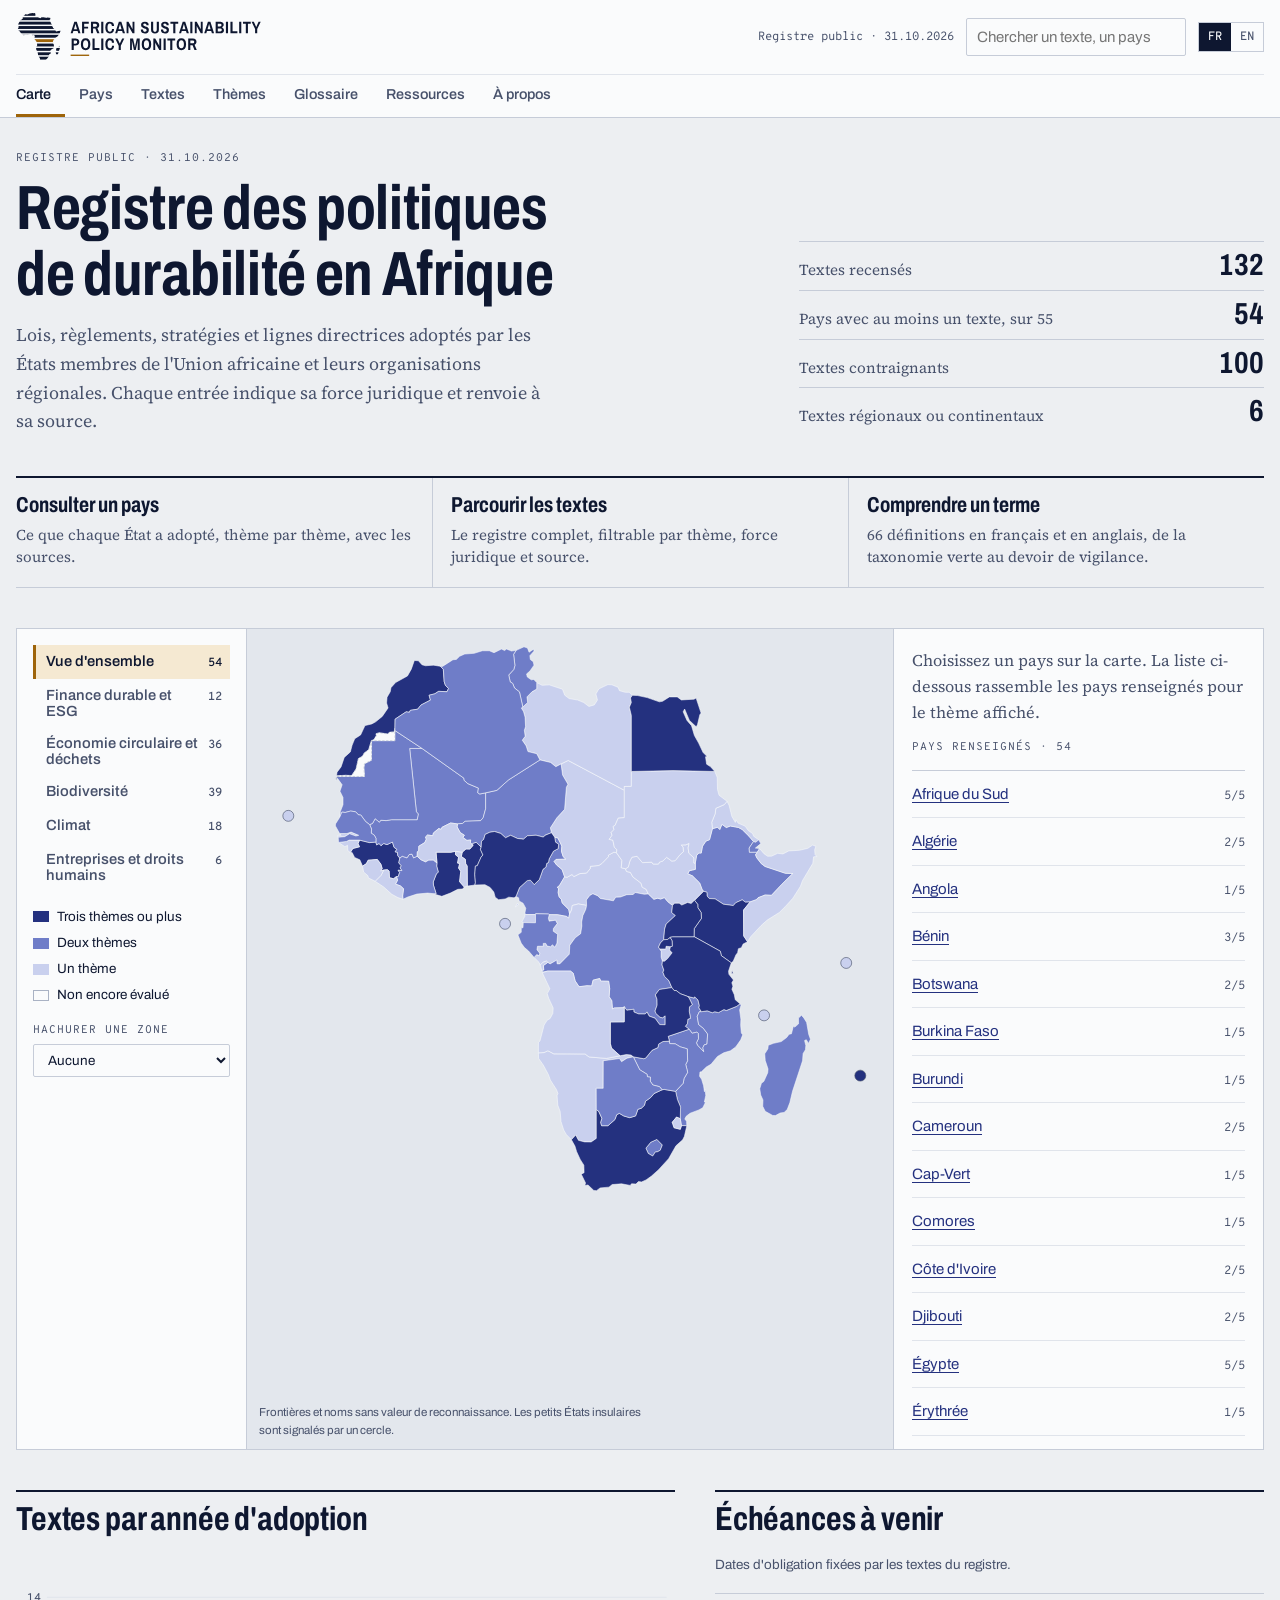
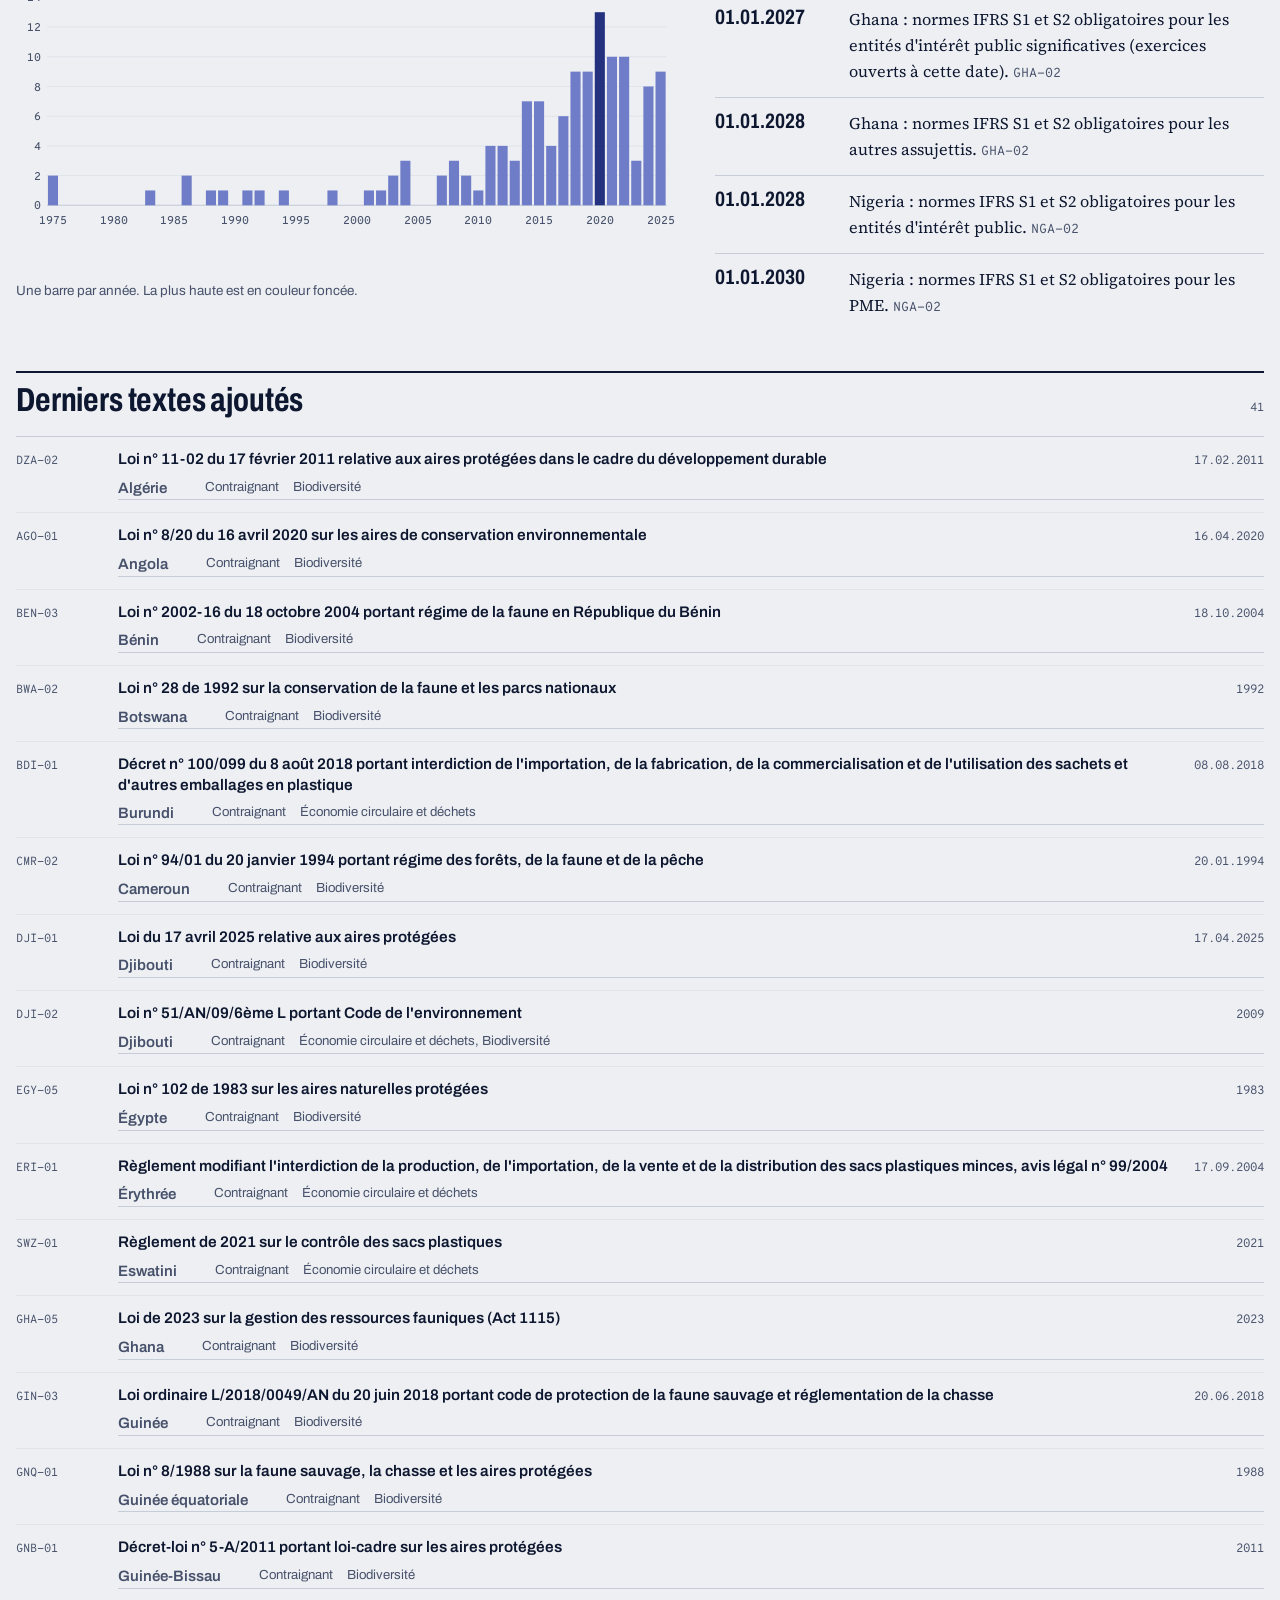
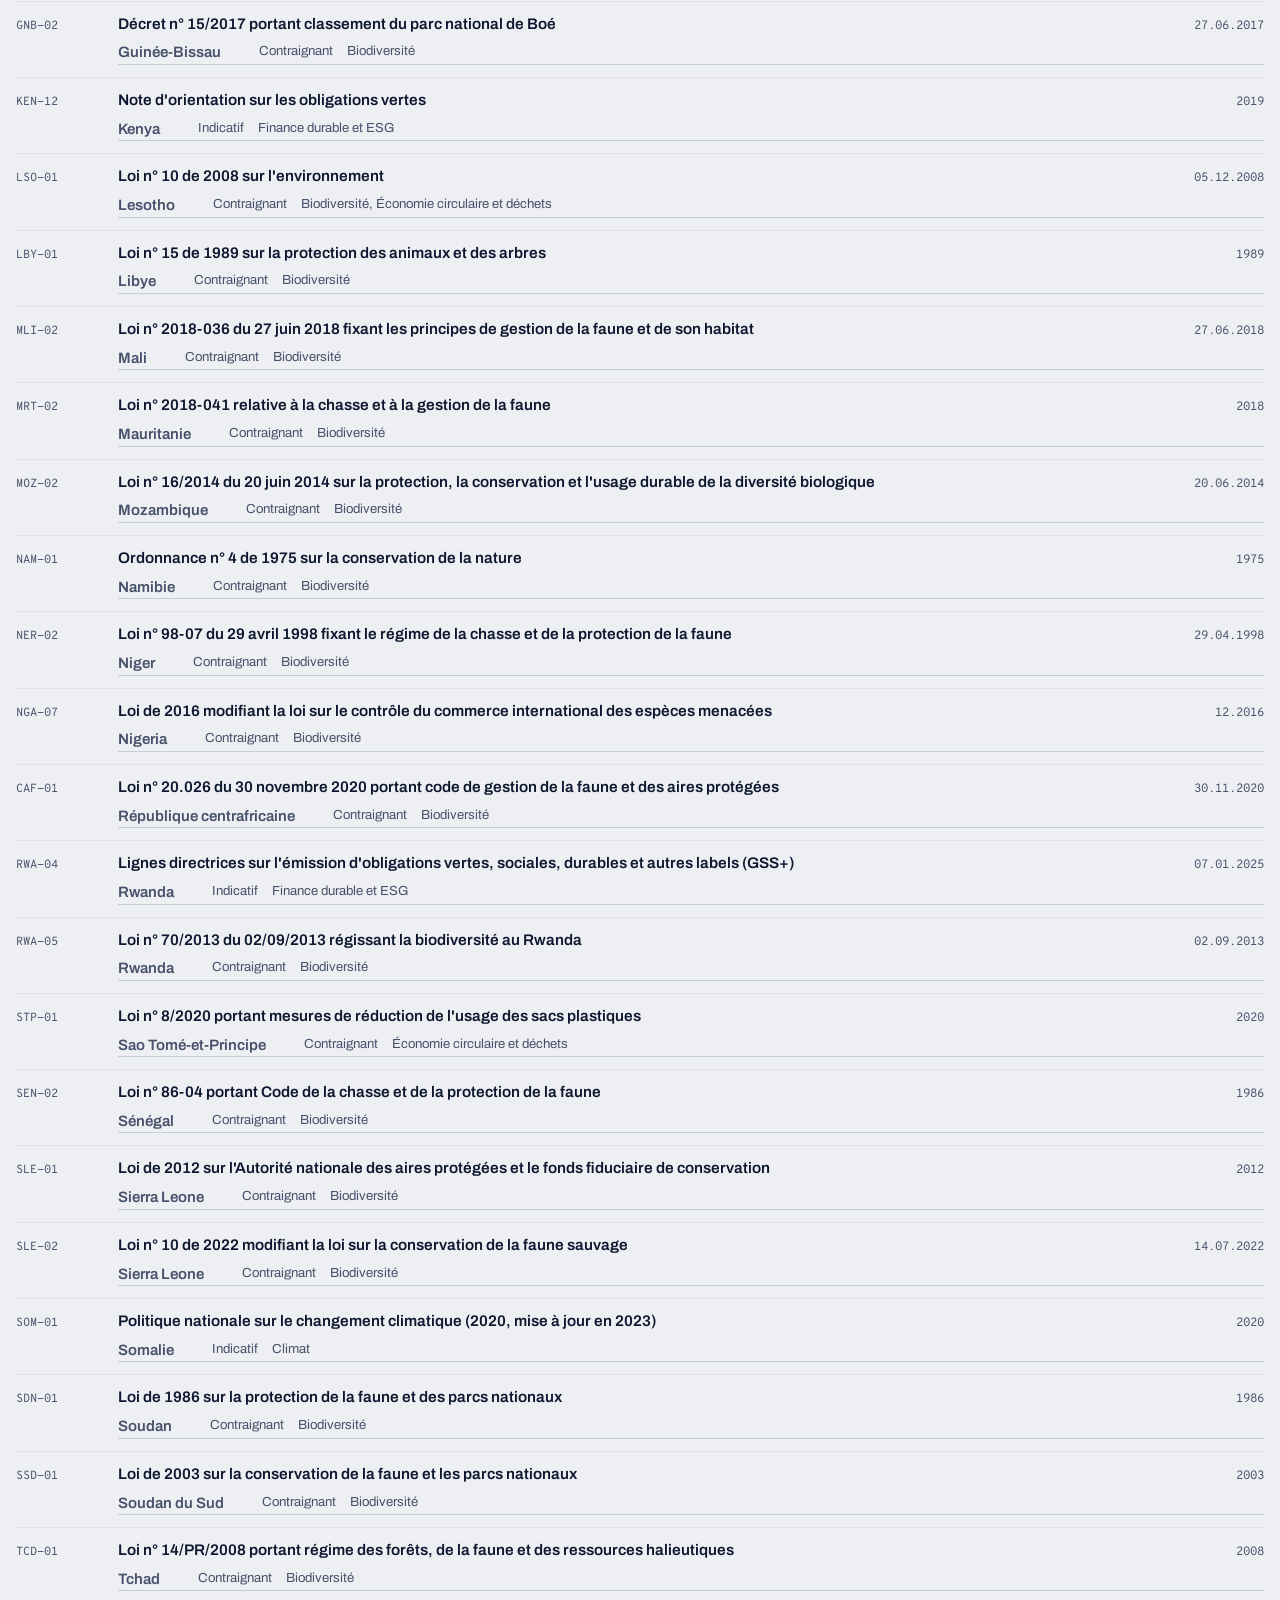
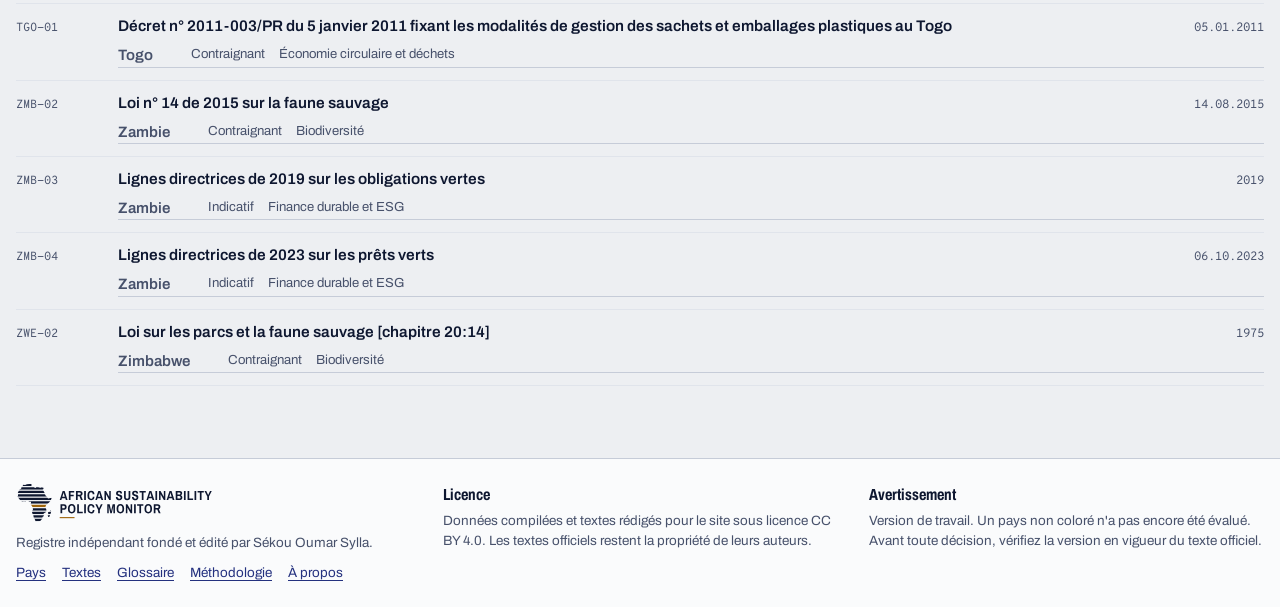
==== index.html @ d9996ba8 "Restructurer le site : données en JSON, fichiers séparés, mobile, README - index.html (nom attendu p" ====
<!doctype html>
<html lang="fr">
<head>
<meta charset="utf-8">
<meta name="viewport" content="width=device-width,initial-scale=1,viewport-fit=cover">
<title>African Sustainability Policy Monitor</title>
<meta name="description" content="Registre bilingue des politiques publiques de durabilité des 55 États de l'Union africaine, établi à partir de textes officiels.">
<meta name="theme-color" content="#FAFBFC" media="(prefers-color-scheme: light)">
<meta name="theme-color" content="#121930" media="(prefers-color-scheme: dark)">
<meta property="og:title" content="African Sustainability Policy Monitor">
<meta property="og:description" content="Registre bilingue des politiques publiques de durabilité des 55 États de l'Union africaine, établi à partir de textes officiels.">
<meta property="og:type" content="website">
<link rel="icon" href="assets/img/favicon.svg" type="image/svg+xml">
<link rel="preconnect" href="https://fonts.googleapis.com">
<link rel="preconnect" href="https://fonts.gstatic.com" crossorigin>
<link rel="stylesheet" href="https://fonts.googleapis.com/css2?family=Archivo:wdth,wght@62..125,400..800&family=Source+Serif+4:ital,opsz,wght@0,8..60,400;0,8..60,600;1,8..60,400&family=Overpass+Mono:wght@400;600&display=swap">
<link rel="stylesheet" href="assets/css/style.css">
<script src="assets/js/app.js" defer></script>
</head>
<body>

<a class="skip" href="#app">Aller au contenu / Skip to content</a>
<header class="mast">
 <div class="wrap">
  <div class="mast-top">
   <a class="mark" href="#carte" aria-label="African Sustainability Policy Monitor"><svg class="lockup" viewBox="0 0 540 108" role="img" aria-hidden="true"><defs><clipPath id="afh"><path d="M80.1,62.4L79.6,64.8L80.5,65.3L80.1,67.5L81.6,70L82.2,76L80.5,78.9L77.7,80.1L74.2,83.2L75.3,86.5L74.6,90L71.2,91.8L71.6,93.4L71.1,95.7L67.9,100.1L65.4,102.7L62.1,104.6L57.8,104.4L53.9,106L52,104.5L52,100.9L49.5,96.1L47.9,93.9L46.7,86.5L45.4,84.8L43.3,79.7L44.6,73.9L45.8,72.4L45.3,67.6L44.1,64.3L43.9,63.9L43.5,62.9L42.4,61.4L39.3,57.6L40.3,54.7L40.5,53L40.7,52L38.9,49.7L35.4,50.4L33.3,47.7L31.1,47.7L30,47.8L29,48.1L24.9,49.8L23.7,49.4L19.7,49.4L17.2,50.2L15.4,49.6L12.2,47L10.2,45.6L9.8,44.1L7.2,41.2L5.2,39.4L4.9,38.3L5.1,37.7L3.9,36.1L5.4,34.2L5.7,28.6L4.6,27.3L4.7,26.7L8.2,19.6L10.6,16.9L11.8,16.7L14.7,14L14.4,12L15.9,8.8L18.3,7.4L19.6,4.7L24.6,5.6L29.5,3.3L35.9,2.4L38.8,2.7L40.3,2L41.8,3.6L42,6.2L41.2,7L42.9,8.9L48,10.3L48.6,11.7L53.1,13.5L55.5,9.6L58.3,9.7L61.3,11.4L66.3,12.5L67.9,11.6L72.9,12.4L73.5,12L74.4,14.6L73.1,17.5L71.5,15.9L75.4,23L75.2,24.2L77,25.8L77.8,30.7L79.1,31.5L80.2,34.5L85.3,38.9L85.4,40.6L86.7,42L93.2,40.7L96.1,39.8L96,41.7L93.9,46.9L90,52.3L85.4,55.7L83.3,58.4L81.6,59.6ZM94,73L95.3,76.8L90.7,90.7L88.5,91.7L86.6,90.8L85.6,86.5L87.1,83.6L86.5,79.8L87.2,78.2L89.7,77.6Z"/></clipPath></defs><g clip-path="url(#afh)"><rect x="0" y="2.00" width="100" height="6.24" fill="currentColor"/><rect x="0" y="11.45" width="100" height="6.24" fill="currentColor"/><rect x="0" y="20.91" width="100" height="6.24" fill="currentColor"/><rect x="0" y="30.36" width="100" height="6.24" fill="currentColor"/><rect x="0" y="39.82" width="100" height="6.24" fill="currentColor"/><rect x="0" y="49.27" width="100" height="6.24" fill="currentColor"/><rect x="0" y="58.73" width="100" height="6.24" fill="var(--ochre)"/><rect x="0" y="68.18" width="100" height="6.24" fill="currentColor"/><rect x="0" y="77.64" width="100" height="6.24" fill="currentColor"/><rect x="0" y="87.09" width="100" height="6.24" fill="currentColor"/><rect x="0" y="96.55" width="100" height="6.24" fill="currentColor"/></g><path fill="currentColor" d="M122.46 46L118 46L125.96 21.3L131.32 21.3L139.28 46L134.56 46L133.05 41.14L123.94 41.14L122.46 46M127.72 28.79L125.2 37.04L131.79 37.04L129.3 28.79Q129.12 28.14 128.94 27.35Q128.76 26.56 128.69 25.98L128.69 25.98L128.58 25.44L128.44 25.44L128.33 26.02Q128.22 26.63 128.06 27.42Q127.9 28.22 127.72 28.79L127.72 28.79M147.28 46L142.67 46L142.67 21.3L157.18 21.3L157.18 25.41L147.28 25.41L147.28 31.64L155.74 31.64L155.74 35.74L147.28 35.74L147.28 46M166.52 46L161.91 46L161.91 21.3L172.24 21.3Q175.98 21.3 177.89 23.3Q179.8 25.3 179.8 28.36L179.8 28.36Q179.8 30.59 178.68 32.25Q177.57 33.9 175.66 34.7L175.66 34.7L180.41 46L175.41 46L171.3 35.7L166.52 35.7L166.52 46M166.52 25.41L166.52 31.64L171.59 31.64Q173.28 31.64 174.06 30.77Q174.83 29.91 174.83 28.36L174.83 28.36Q174.83 26.99 174.09 26.2Q173.36 25.41 171.77 25.41L171.77 25.41L166.52 25.41M188.67 46L184.06 46L184.06 21.3L188.67 21.3L188.67 46M202.72 46.43L202.72 46.43Q198.08 46.43 195.48 43.3Q192.89 40.17 192.89 33.65L192.89 33.65Q192.89 27.1 195.48 23.99Q198.08 20.87 202.72 20.87L202.72 20.87Q205.31 20.87 207.36 21.88Q209.42 22.89 210.6 25.01Q211.79 27.14 211.79 30.48L211.79 30.48L207.08 30.48Q207.08 27.6 205.87 26.22Q204.66 24.83 202.72 24.83L202.72 24.83Q200.16 24.83 198.9 26.94Q197.64 29.04 197.64 32.75L197.64 32.75L197.64 34.55Q197.64 38.26 198.94 40.37Q200.24 42.47 202.86 42.47L202.86 42.47Q204.88 42.47 206.09 41.09Q207.29 39.7 207.29 36.86L207.29 36.86L211.79 36.86Q211.79 40.1 210.6 42.22Q209.42 44.34 207.38 45.39Q205.35 46.43 202.72 46.43M218.64 46L214.18 46L222.14 21.3L227.5 21.3L235.46 46L230.74 46L229.23 41.14L220.12 41.14L218.64 46M223.9 28.79L221.38 37.04L227.97 37.04L225.48 28.79Q225.3 28.14 225.12 27.35Q224.94 26.56 224.87 25.98L224.87 25.98L224.76 25.44L224.62 25.44L224.51 26.02Q224.4 26.63 224.24 27.42Q224.08 28.22 223.9 28.79L223.9 28.79M242.92 46L238.85 46L238.85 21.3L242.92 21.3L250.55 34.91Q250.77 35.2 251.02 35.76Q251.27 36.32 251.49 36.75L251.49 36.75L251.67 37.22L251.78 37.11L251.78 36.68Q251.78 36.24 251.76 35.74Q251.74 35.24 251.74 35.06L251.74 35.06L251.74 21.3L255.84 21.3L255.84 46L251.74 46L244.11 32.39Q243.96 32.14 243.69 31.58Q243.42 31.02 243.21 30.56L243.21 30.56L242.99 30.09L242.85 30.2L242.88 30.56Q242.88 30.95 242.9 31.44Q242.92 31.92 242.92 32.25L242.92 32.25L242.92 46M278.22 46.43L278.22 46.43Q275.96 46.43 274.01 45.57Q272.07 44.7 270.88 42.99Q269.69 41.28 269.69 38.76L269.69 38.76Q269.69 38.55 269.71 38.33Q269.73 38.12 269.73 37.97L269.73 37.97L274.52 37.97Q274.52 38.01 274.5 38.21Q274.48 38.4 274.48 38.55L274.48 38.55Q274.48 40.31 275.52 41.39Q276.57 42.47 278.44 42.47L278.44 42.47Q280.53 42.47 281.36 41.55Q282.18 40.64 282.18 39.56L282.18 39.56Q282.18 38.3 281.54 37.54Q280.89 36.78 279.83 36.3Q278.76 35.81 277.49 35.42Q276.21 35.02 274.91 34.52Q273.62 34.01 272.55 33.2Q271.49 32.39 270.84 31.1Q270.2 29.8 270.2 27.78L270.2 27.78Q270.2 25.44 271.35 23.91Q272.5 22.38 274.39 21.63Q276.28 20.87 278.48 20.87L278.48 20.87Q280.64 20.87 282.45 21.63Q284.27 22.38 285.37 23.99Q286.47 25.59 286.47 28.14L286.47 28.14L286.47 28.58L281.75 28.58L281.75 28.25Q281.75 26.67 280.87 25.75Q279.99 24.83 278.4 24.83L278.4 24.83Q276.75 24.83 275.85 25.57Q274.95 26.31 274.95 27.46L274.95 27.46Q274.95 28.54 275.6 29.19Q276.24 29.84 277.31 30.27Q278.37 30.7 279.66 31.08Q280.96 31.46 282.24 31.96Q283.52 32.46 284.58 33.27Q285.64 34.08 286.29 35.36Q286.94 36.64 286.94 38.58L286.94 38.58Q286.94 41.43 285.82 43.14Q284.7 44.85 282.74 45.64Q280.78 46.43 278.22 46.43M300.16 46.43L300.16 46.43Q296.2 46.43 293.95 44.36Q291.7 42.29 291.7 38.26L291.7 38.26L291.7 21.3L296.31 21.3L296.31 38.12Q296.31 40.24 297.32 41.36Q298.32 42.47 300.16 42.47L300.16 42.47Q302 42.47 303.02 41.36Q304.05 40.24 304.05 38.12L304.05 38.12L304.05 21.3L308.66 21.3L308.66 38.26Q308.66 42.29 306.39 44.36Q304.12 46.43 300.16 46.43M321.63 46.43L321.63 46.43Q319.36 46.43 317.42 45.57Q315.47 44.7 314.28 42.99Q313.1 41.28 313.1 38.76L313.1 38.76Q313.1 38.55 313.11 38.33Q313.13 38.12 313.13 37.97L313.13 37.97L317.92 37.97Q317.92 38.01 317.9 38.21Q317.88 38.4 317.88 38.55L317.88 38.55Q317.88 40.31 318.93 41.39Q319.97 42.47 321.84 42.47L321.84 42.47Q323.93 42.47 324.76 41.55Q325.59 40.64 325.59 39.56L325.59 39.56Q325.59 38.3 324.94 37.54Q324.29 36.78 323.23 36.3Q322.17 35.81 320.89 35.42Q319.61 35.02 318.32 34.52Q317.02 34.01 315.96 33.2Q314.9 32.39 314.25 31.1Q313.6 29.8 313.6 27.78L313.6 27.78Q313.6 25.44 314.75 23.91Q315.9 22.38 317.79 21.63Q319.68 20.87 321.88 20.87L321.88 20.87Q324.04 20.87 325.86 21.63Q327.68 22.38 328.77 23.99Q329.87 25.59 329.87 28.14L329.87 28.14L329.87 28.58L325.16 28.58L325.16 28.25Q325.16 26.67 324.27 25.75Q323.39 24.83 321.81 24.83L321.81 24.83Q320.15 24.83 319.25 25.57Q318.35 26.31 318.35 27.46L318.35 27.46Q318.35 28.54 319 29.19Q319.65 29.84 320.71 30.27Q321.77 30.7 323.07 31.08Q324.36 31.46 325.64 31.96Q326.92 32.46 327.98 33.27Q329.04 34.08 329.69 35.36Q330.34 36.64 330.34 38.58L330.34 38.58Q330.34 41.43 329.22 43.14Q328.11 44.85 326.15 45.64Q324.18 46.43 321.63 46.43M344.25 46L339.64 46L339.64 25.41L333.52 25.41L333.52 21.3L350.37 21.3L350.37 25.41L344.25 25.41L344.25 46M356.61 46L352.14 46L360.1 21.3L365.46 21.3L373.42 46L368.7 46L367.19 41.14L358.08 41.14L356.61 46M361.86 28.79L359.34 37.04L365.93 37.04L363.45 28.79Q363.27 28.14 363.09 27.35Q362.91 26.56 362.84 25.98L362.84 25.98L362.73 25.44L362.58 25.44L362.48 26.02Q362.37 26.63 362.21 27.42Q362.04 28.22 361.86 28.79L361.86 28.79M381.06 46L376.46 46L376.46 21.3L381.06 21.3L381.06 46M390.29 46L386.22 46L386.22 21.3L390.29 21.3L397.92 34.91Q398.14 35.2 398.39 35.76Q398.64 36.32 398.86 36.75L398.86 36.75L399.04 37.22L399.15 37.11L399.15 36.68Q399.15 36.24 399.13 35.74Q399.11 35.24 399.11 35.06L399.11 35.06L399.11 21.3L403.22 21.3L403.22 46L399.11 46L391.48 32.39Q391.34 32.14 391.07 31.58Q390.8 31.02 390.58 30.56L390.58 30.56L390.36 30.09L390.22 30.2L390.26 30.56Q390.26 30.95 390.27 31.44Q390.29 31.92 390.29 32.25L390.29 32.25L390.29 46M411.04 46L406.58 46L414.53 21.3L419.9 21.3L427.85 46L423.14 46L421.62 41.14L412.52 41.14L411.04 46M416.3 28.79L413.78 37.04L420.36 37.04L417.88 28.79Q417.7 28.14 417.52 27.35Q417.34 26.56 417.27 25.98L417.27 25.98L417.16 25.44L417.02 25.44L416.91 26.02Q416.8 26.63 416.64 27.42Q416.48 28.22 416.3 28.79L416.3 28.79M441.87 46L431.25 46L431.25 21.3L441.87 21.3Q443.81 21.3 445.34 22.08Q446.87 22.85 447.74 24.22Q448.6 25.59 448.6 27.42L448.6 27.42Q448.6 29.55 447.5 31.01Q446.4 32.46 444.82 33.04L444.82 33.04L444.82 33.18Q446.66 33.76 447.92 35.38Q449.18 37 449.18 39.38L449.18 39.38Q449.18 41.46 448.17 42.94Q447.16 44.42 445.5 45.21Q443.85 46 441.87 46L441.87 46M435.86 35.38L435.86 41.9L441.11 41.9Q442.55 41.9 443.51 41.1Q444.46 40.31 444.46 38.8L444.46 38.8Q444.46 37.36 443.58 36.37Q442.7 35.38 440.9 35.38L440.9 35.38L435.86 35.38M435.86 25.41L435.86 31.31L440.61 31.31Q442.26 31.31 443.07 30.39Q443.88 29.48 443.88 28.25L443.88 28.25Q443.88 26.85 443.04 26.13Q442.19 25.41 440.82 25.41L440.82 25.41L435.86 25.41M458.01 46L453.4 46L453.4 21.3L458.01 21.3L458.01 46M478.22 46L463.17 46L463.17 21.3L467.78 21.3L467.78 41.68L478.22 41.68L478.22 46M486.65 46L482.04 46L482.04 21.3L486.65 21.3L486.65 46M500.99 46L496.38 46L496.38 25.41L490.26 25.41L490.26 21.3L507.11 21.3L507.11 25.41L500.99 25.41L500.99 46M521.06 46L516.45 46L516.45 36.68L508.89 21.3L513.75 21.3L518.79 32.14L518.93 32.14L523.94 21.3L528.58 21.3L521.06 36.68L521.06 46M124.77 82L120.16 82L120.16 57.3L128.98 57.3Q131.54 57.3 133.26 58.26Q134.99 59.21 135.86 60.89Q136.72 62.56 136.72 64.72L136.72 64.72Q136.72 67.02 135.75 68.77Q134.78 70.52 133.05 71.47Q131.32 72.42 128.98 72.42L128.98 72.42L124.77 72.42L124.77 82M124.77 61.41L124.77 68.36L128.51 68.36Q130.2 68.36 131.09 67.38Q131.97 66.41 131.97 64.72L131.97 64.72Q131.97 63.21 131.07 62.31Q130.17 61.41 128.51 61.41L128.51 61.41L124.77 61.41M150.38 82.43L150.38 82.43Q145.59 82.43 142.85 79.3Q140.12 76.17 140.12 69.65L140.12 69.65Q140.12 63.1 142.85 59.99Q145.59 56.87 150.38 56.87L150.38 56.87Q155.16 56.87 157.9 59.99Q160.64 63.1 160.64 69.65L160.64 69.65Q160.64 76.17 157.9 79.3Q155.16 82.43 150.38 82.43M150.38 78.47L150.38 78.47Q153.15 78.47 154.52 76.37Q155.88 74.26 155.88 70.55L155.88 70.55L155.88 68.75Q155.88 65.04 154.52 62.94Q153.15 60.83 150.38 60.83L150.38 60.83Q147.64 60.83 146.25 62.94Q144.87 65.04 144.87 68.75L144.87 68.75L144.87 70.55Q144.87 74.26 146.25 76.37Q147.64 78.47 150.38 78.47M180.27 82L165.22 82L165.22 57.3L169.83 57.3L169.83 77.68L180.27 77.68L180.27 82M188.7 82L184.1 82L184.1 57.3L188.7 57.3L188.7 82M202.76 82.43L202.76 82.43Q198.11 82.43 195.52 79.3Q192.93 76.17 192.93 69.65L192.93 69.65Q192.93 63.1 195.52 59.99Q198.11 56.87 202.76 56.87L202.76 56.87Q205.35 56.87 207.4 57.88Q209.45 58.89 210.64 61.01Q211.83 63.14 211.83 66.48L211.83 66.48L207.11 66.48Q207.11 63.6 205.91 62.22Q204.7 60.83 202.76 60.83L202.76 60.83Q200.2 60.83 198.94 62.94Q197.68 65.04 197.68 68.75L197.68 68.75L197.68 70.55Q197.68 74.26 198.98 76.37Q200.27 78.47 202.9 78.47L202.9 78.47Q204.92 78.47 206.12 77.09Q207.33 75.7 207.33 72.86L207.33 72.86L211.83 72.86Q211.83 76.1 210.64 78.22Q209.45 80.34 207.42 81.39Q205.38 82.43 202.76 82.43M226.38 82L221.78 82L221.78 72.68L214.22 57.3L219.08 57.3L224.12 68.14L224.26 68.14L229.26 57.3L233.91 57.3L226.38 72.68L226.38 82M250.35 82L246.42 82L246.42 57.3L252.9 57.3L255.96 70.91Q256.11 71.52 256.27 72.46Q256.43 73.4 256.59 74.31Q256.76 75.23 256.86 75.84L256.86 75.84L256.94 76.49L257.08 76.49L257.19 75.84Q257.26 75.2 257.39 74.24Q257.51 73.29 257.66 72.37Q257.8 71.45 257.91 70.91L257.91 70.91L260.93 57.3L267.2 57.3L267.2 82L262.95 82L262.95 66.27Q262.95 65.84 262.98 65.19Q263.02 64.54 263.04 63.87Q263.06 63.21 263.09 62.74L263.09 62.74L263.13 62.31L262.98 62.31Q262.88 62.78 262.77 63.24L262.77 63.24L262.34 65.19Q262.23 65.69 262.12 66.2L262.12 66.2L258.66 82L254.67 82L251.18 66.12Q251.07 65.66 250.96 65.17Q250.85 64.68 250.74 64.22Q250.64 63.75 250.53 63.26Q250.42 62.78 250.31 62.31L250.31 62.31L250.17 62.31L250.2 62.78Q250.24 63.24 250.26 63.93Q250.28 64.61 250.31 65.26Q250.35 65.91 250.35 66.27L250.35 66.27L250.35 82M281.79 82.43L281.79 82.43Q277 82.43 274.26 79.3Q271.53 76.17 271.53 69.65L271.53 69.65Q271.53 63.1 274.26 59.99Q277 56.87 281.79 56.87L281.79 56.87Q286.58 56.87 289.31 59.99Q292.05 63.1 292.05 69.65L292.05 69.65Q292.05 76.17 289.31 79.3Q286.58 82.43 281.79 82.43M281.79 78.47L281.79 78.47Q284.56 78.47 285.93 76.37Q287.3 74.26 287.3 70.55L287.3 70.55L287.3 68.75Q287.3 65.04 285.93 62.94Q284.56 60.83 281.79 60.83L281.79 60.83Q279.05 60.83 277.67 62.94Q276.28 65.04 276.28 68.75L276.28 68.75L276.28 70.55Q276.28 74.26 277.67 76.37Q279.05 78.47 281.79 78.47M300.7 82L296.63 82L296.63 57.3L300.7 57.3L308.33 70.91Q308.55 71.2 308.8 71.76Q309.05 72.32 309.27 72.75L309.27 72.75L309.45 73.22L309.56 73.11L309.56 72.68Q309.56 72.24 309.54 71.74Q309.52 71.24 309.52 71.06L309.52 71.06L309.52 57.3L313.62 57.3L313.62 82L309.52 82L301.89 68.39Q301.74 68.14 301.47 67.58Q301.2 67.02 300.99 66.56L300.99 66.56L300.77 66.09L300.63 66.2L300.66 66.56Q300.66 66.95 300.68 67.44Q300.7 67.92 300.7 68.25L300.7 68.25L300.7 82M323.39 82L318.78 82L318.78 57.3L323.39 57.3L323.39 82M337.73 82L333.12 82L333.12 61.41L327 61.41L327 57.3L343.85 57.3L343.85 61.41L337.73 61.41L337.73 82M357.11 82.43L357.11 82.43Q352.32 82.43 349.59 79.3Q346.85 76.17 346.85 69.65L346.85 69.65Q346.85 63.1 349.59 59.99Q352.32 56.87 357.11 56.87L357.11 56.87Q361.9 56.87 364.64 59.99Q367.37 63.1 367.37 69.65L367.37 69.65Q367.37 76.17 364.64 79.3Q361.9 82.43 357.11 82.43M357.11 78.47L357.11 78.47Q359.88 78.47 361.25 76.37Q362.62 74.26 362.62 70.55L362.62 70.55L362.62 68.75Q362.62 65.04 361.25 62.94Q359.88 60.83 357.11 60.83L357.11 60.83Q354.38 60.83 352.99 62.94Q351.6 65.04 351.6 68.75L351.6 68.75L351.6 70.55Q351.6 74.26 352.99 76.37Q354.38 78.47 357.11 78.47M376.56 82L371.96 82L371.96 57.3L382.29 57.3Q386.03 57.3 387.94 59.3Q389.85 61.3 389.85 64.36L389.85 64.36Q389.85 66.59 388.73 68.25Q387.62 69.9 385.71 70.7L385.71 70.7L390.46 82L385.46 82L381.35 71.7L376.56 71.7L376.56 82M376.56 61.41L376.56 67.64L381.64 67.64Q383.33 67.64 384.11 66.77Q384.88 65.91 384.88 64.36L384.88 64.36Q384.88 62.99 384.14 62.2Q383.4 61.41 381.82 61.41L381.82 61.41L376.56 61.41"/><rect x="118" y="92" width="40" height="3" fill="var(--ochre)"/></svg></a>
   <div class="mast-meta">
    <span class="mono muted" data-i="edition"></span>
    <div class="sbox"><input type="search" id="gsearch" data-ph="gsearch" autocomplete="off" aria-controls="sugg" aria-expanded="false"><div class="sugg" id="sugg" role="listbox" hidden></div></div>
    <div class="lang" role="group" aria-label="Langue / Language"><button type="button" data-l="fr" id="lfr">FR</button><button type="button" data-l="en" id="len">EN</button></div>
   </div>
  </div>
  <nav class="idx" aria-label="Sections"><a href="#carte" data-g="carte" data-i="n_map"></a><a href="#pays" data-g="pays" data-i="n_cty"></a><a href="#base" data-g="base" data-i="n_db"></a><a href="#themes" data-g="themes" data-i="n_themes"></a><a href="#glossaire" data-g="glossaire" data-i="n_gl"></a><a href="#ressources" data-g="ressources" data-i="n_res"></a><a href="#apropos" data-g="apropos" data-i="n_a"></a></nav>
 </div>
</header>

<main class="wrap" id="app"></main>

<footer><div class="wrap">
 <div style="display:grid;gap:10px"><svg class="foot-mark" viewBox="0 0 540 108" aria-hidden="true"><defs><clipPath id="aff"><path d="M80.1,62.4L79.6,64.8L80.5,65.3L80.1,67.5L81.6,70L82.2,76L80.5,78.9L77.7,80.1L74.2,83.2L75.3,86.5L74.6,90L71.2,91.8L71.6,93.4L71.1,95.7L67.9,100.1L65.4,102.7L62.1,104.6L57.8,104.4L53.9,106L52,104.5L52,100.9L49.5,96.1L47.9,93.9L46.7,86.5L45.4,84.8L43.3,79.7L44.6,73.9L45.8,72.4L45.3,67.6L44.1,64.3L43.9,63.9L43.5,62.9L42.4,61.4L39.3,57.6L40.3,54.7L40.5,53L40.7,52L38.9,49.7L35.4,50.4L33.3,47.7L31.1,47.7L30,47.8L29,48.1L24.9,49.8L23.7,49.4L19.7,49.4L17.2,50.2L15.4,49.6L12.2,47L10.2,45.6L9.8,44.1L7.2,41.2L5.2,39.4L4.9,38.3L5.1,37.7L3.9,36.1L5.4,34.2L5.7,28.6L4.6,27.3L4.7,26.7L8.2,19.6L10.6,16.9L11.8,16.7L14.7,14L14.4,12L15.9,8.8L18.3,7.4L19.6,4.7L24.6,5.6L29.5,3.3L35.9,2.4L38.8,2.7L40.3,2L41.8,3.6L42,6.2L41.2,7L42.9,8.9L48,10.3L48.6,11.7L53.1,13.5L55.5,9.6L58.3,9.7L61.3,11.4L66.3,12.5L67.9,11.6L72.9,12.4L73.5,12L74.4,14.6L73.1,17.5L71.5,15.9L75.4,23L75.2,24.2L77,25.8L77.8,30.7L79.1,31.5L80.2,34.5L85.3,38.9L85.4,40.6L86.7,42L93.2,40.7L96.1,39.8L96,41.7L93.9,46.9L90,52.3L85.4,55.7L83.3,58.4L81.6,59.6ZM94,73L95.3,76.8L90.7,90.7L88.5,91.7L86.6,90.8L85.6,86.5L87.1,83.6L86.5,79.8L87.2,78.2L89.7,77.6Z"/></clipPath></defs><g clip-path="url(#aff)"><rect x="0" y="2.00" width="100" height="6.24" fill="currentColor"/><rect x="0" y="11.45" width="100" height="6.24" fill="currentColor"/><rect x="0" y="20.91" width="100" height="6.24" fill="currentColor"/><rect x="0" y="30.36" width="100" height="6.24" fill="currentColor"/><rect x="0" y="39.82" width="100" height="6.24" fill="currentColor"/><rect x="0" y="49.27" width="100" height="6.24" fill="currentColor"/><rect x="0" y="58.73" width="100" height="6.24" fill="var(--ochre)"/><rect x="0" y="68.18" width="100" height="6.24" fill="currentColor"/><rect x="0" y="77.64" width="100" height="6.24" fill="currentColor"/><rect x="0" y="87.09" width="100" height="6.24" fill="currentColor"/><rect x="0" y="96.55" width="100" height="6.24" fill="currentColor"/></g><path fill="currentColor" d="M122.46 46L118 46L125.96 21.3L131.32 21.3L139.28 46L134.56 46L133.05 41.14L123.94 41.14L122.46 46M127.72 28.79L125.2 37.04L131.79 37.04L129.3 28.79Q129.12 28.14 128.94 27.35Q128.76 26.56 128.69 25.98L128.69 25.98L128.58 25.44L128.44 25.44L128.33 26.02Q128.22 26.63 128.06 27.42Q127.9 28.22 127.72 28.79L127.72 28.79M147.28 46L142.67 46L142.67 21.3L157.18 21.3L157.18 25.41L147.28 25.41L147.28 31.64L155.74 31.64L155.74 35.74L147.28 35.74L147.28 46M166.52 46L161.91 46L161.91 21.3L172.24 21.3Q175.98 21.3 177.89 23.3Q179.8 25.3 179.8 28.36L179.8 28.36Q179.8 30.59 178.68 32.25Q177.57 33.9 175.66 34.7L175.66 34.7L180.41 46L175.41 46L171.3 35.7L166.52 35.7L166.52 46M166.52 25.41L166.52 31.64L171.59 31.64Q173.28 31.64 174.06 30.77Q174.83 29.91 174.83 28.36L174.83 28.36Q174.83 26.99 174.09 26.2Q173.36 25.41 171.77 25.41L171.77 25.41L166.52 25.41M188.67 46L184.06 46L184.06 21.3L188.67 21.3L188.67 46M202.72 46.43L202.72 46.43Q198.08 46.43 195.48 43.3Q192.89 40.17 192.89 33.65L192.89 33.65Q192.89 27.1 195.48 23.99Q198.08 20.87 202.72 20.87L202.72 20.87Q205.31 20.87 207.36 21.88Q209.42 22.89 210.6 25.01Q211.79 27.14 211.79 30.48L211.79 30.48L207.08 30.48Q207.08 27.6 205.87 26.22Q204.66 24.83 202.72 24.83L202.72 24.83Q200.16 24.83 198.9 26.94Q197.64 29.04 197.64 32.75L197.64 32.75L197.64 34.55Q197.64 38.26 198.94 40.37Q200.24 42.47 202.86 42.47L202.86 42.47Q204.88 42.47 206.09 41.09Q207.29 39.7 207.29 36.86L207.29 36.86L211.79 36.86Q211.79 40.1 210.6 42.22Q209.42 44.34 207.38 45.39Q205.35 46.43 202.72 46.43M218.64 46L214.18 46L222.14 21.3L227.5 21.3L235.46 46L230.74 46L229.23 41.14L220.12 41.14L218.64 46M223.9 28.79L221.38 37.04L227.97 37.04L225.48 28.79Q225.3 28.14 225.12 27.35Q224.94 26.56 224.87 25.98L224.87 25.98L224.76 25.44L224.62 25.44L224.51 26.02Q224.4 26.63 224.24 27.42Q224.08 28.22 223.9 28.79L223.9 28.79M242.92 46L238.85 46L238.85 21.3L242.92 21.3L250.55 34.91Q250.77 35.2 251.02 35.76Q251.27 36.32 251.49 36.75L251.49 36.75L251.67 37.22L251.78 37.11L251.78 36.68Q251.78 36.24 251.76 35.74Q251.74 35.24 251.74 35.06L251.74 35.06L251.74 21.3L255.84 21.3L255.84 46L251.74 46L244.11 32.39Q243.96 32.14 243.69 31.58Q243.42 31.02 243.21 30.56L243.21 30.56L242.99 30.09L242.85 30.2L242.88 30.56Q242.88 30.95 242.9 31.44Q242.92 31.92 242.92 32.25L242.92 32.25L242.92 46M278.22 46.43L278.22 46.43Q275.96 46.43 274.01 45.57Q272.07 44.7 270.88 42.99Q269.69 41.28 269.69 38.76L269.69 38.76Q269.69 38.55 269.71 38.33Q269.73 38.12 269.73 37.97L269.73 37.97L274.52 37.97Q274.52 38.01 274.5 38.21Q274.48 38.4 274.48 38.55L274.48 38.55Q274.48 40.31 275.52 41.39Q276.57 42.47 278.44 42.47L278.44 42.47Q280.53 42.47 281.36 41.55Q282.18 40.64 282.18 39.56L282.18 39.56Q282.18 38.3 281.54 37.54Q280.89 36.78 279.83 36.3Q278.76 35.81 277.49 35.42Q276.21 35.02 274.91 34.52Q273.62 34.01 272.55 33.2Q271.49 32.39 270.84 31.1Q270.2 29.8 270.2 27.78L270.2 27.78Q270.2 25.44 271.35 23.91Q272.5 22.38 274.39 21.63Q276.28 20.87 278.48 20.87L278.48 20.87Q280.64 20.87 282.45 21.63Q284.27 22.38 285.37 23.99Q286.47 25.59 286.47 28.14L286.47 28.14L286.47 28.58L281.75 28.58L281.75 28.25Q281.75 26.67 280.87 25.75Q279.99 24.83 278.4 24.83L278.4 24.83Q276.75 24.83 275.85 25.57Q274.95 26.31 274.95 27.46L274.95 27.46Q274.95 28.54 275.6 29.19Q276.24 29.84 277.31 30.27Q278.37 30.7 279.66 31.08Q280.96 31.46 282.24 31.96Q283.52 32.46 284.58 33.27Q285.64 34.08 286.29 35.36Q286.94 36.64 286.94 38.58L286.94 38.58Q286.94 41.43 285.82 43.14Q284.7 44.85 282.74 45.64Q280.78 46.43 278.22 46.43M300.16 46.43L300.16 46.43Q296.2 46.43 293.95 44.36Q291.7 42.29 291.7 38.26L291.7 38.26L291.7 21.3L296.31 21.3L296.31 38.12Q296.31 40.24 297.32 41.36Q298.32 42.47 300.16 42.47L300.16 42.47Q302 42.47 303.02 41.36Q304.05 40.24 304.05 38.12L304.05 38.12L304.05 21.3L308.66 21.3L308.66 38.26Q308.66 42.29 306.39 44.36Q304.12 46.43 300.16 46.43M321.63 46.43L321.63 46.43Q319.36 46.43 317.42 45.57Q315.47 44.7 314.28 42.99Q313.1 41.28 313.1 38.76L313.1 38.76Q313.1 38.55 313.11 38.33Q313.13 38.12 313.13 37.97L313.13 37.97L317.92 37.97Q317.92 38.01 317.9 38.21Q317.88 38.4 317.88 38.55L317.88 38.55Q317.88 40.31 318.93 41.39Q319.97 42.47 321.84 42.47L321.84 42.47Q323.93 42.47 324.76 41.55Q325.59 40.64 325.59 39.56L325.59 39.56Q325.59 38.3 324.94 37.54Q324.29 36.78 323.23 36.3Q322.17 35.81 320.89 35.42Q319.61 35.02 318.32 34.52Q317.02 34.01 315.96 33.2Q314.9 32.39 314.25 31.1Q313.6 29.8 313.6 27.78L313.6 27.78Q313.6 25.44 314.75 23.91Q315.9 22.38 317.79 21.63Q319.68 20.87 321.88 20.87L321.88 20.87Q324.04 20.87 325.86 21.63Q327.68 22.38 328.77 23.99Q329.87 25.59 329.87 28.14L329.87 28.14L329.87 28.58L325.16 28.58L325.16 28.25Q325.16 26.67 324.27 25.75Q323.39 24.83 321.81 24.83L321.81 24.83Q320.15 24.83 319.25 25.57Q318.35 26.31 318.35 27.46L318.35 27.46Q318.35 28.54 319 29.19Q319.65 29.84 320.71 30.27Q321.77 30.7 323.07 31.08Q324.36 31.46 325.64 31.96Q326.92 32.46 327.98 33.27Q329.04 34.08 329.69 35.36Q330.34 36.64 330.34 38.58L330.34 38.58Q330.34 41.43 329.22 43.14Q328.11 44.85 326.15 45.64Q324.18 46.43 321.63 46.43M344.25 46L339.64 46L339.64 25.41L333.52 25.41L333.52 21.3L350.37 21.3L350.37 25.41L344.25 25.41L344.25 46M356.61 46L352.14 46L360.1 21.3L365.46 21.3L373.42 46L368.7 46L367.19 41.14L358.08 41.14L356.61 46M361.86 28.79L359.34 37.04L365.93 37.04L363.45 28.79Q363.27 28.14 363.09 27.35Q362.91 26.56 362.84 25.98L362.84 25.98L362.73 25.44L362.58 25.44L362.48 26.02Q362.37 26.63 362.21 27.42Q362.04 28.22 361.86 28.79L361.86 28.79M381.06 46L376.46 46L376.46 21.3L381.06 21.3L381.06 46M390.29 46L386.22 46L386.22 21.3L390.29 21.3L397.92 34.91Q398.14 35.2 398.39 35.76Q398.64 36.32 398.86 36.75L398.86 36.75L399.04 37.22L399.15 37.11L399.15 36.68Q399.15 36.24 399.13 35.74Q399.11 35.24 399.11 35.06L399.11 35.06L399.11 21.3L403.22 21.3L403.22 46L399.11 46L391.48 32.39Q391.34 32.14 391.07 31.58Q390.8 31.02 390.58 30.56L390.58 30.56L390.36 30.09L390.22 30.2L390.26 30.56Q390.26 30.95 390.27 31.44Q390.29 31.92 390.29 32.25L390.29 32.25L390.29 46M411.04 46L406.58 46L414.53 21.3L419.9 21.3L427.85 46L423.14 46L421.62 41.14L412.52 41.14L411.04 46M416.3 28.79L413.78 37.04L420.36 37.04L417.88 28.79Q417.7 28.14 417.52 27.35Q417.34 26.56 417.27 25.98L417.27 25.98L417.16 25.44L417.02 25.44L416.91 26.02Q416.8 26.63 416.64 27.42Q416.48 28.22 416.3 28.79L416.3 28.79M441.87 46L431.25 46L431.25 21.3L441.87 21.3Q443.81 21.3 445.34 22.08Q446.87 22.85 447.74 24.22Q448.6 25.59 448.6 27.42L448.6 27.42Q448.6 29.55 447.5 31.01Q446.4 32.46 444.82 33.04L444.82 33.04L444.82 33.18Q446.66 33.76 447.92 35.38Q449.18 37 449.18 39.38L449.18 39.38Q449.18 41.46 448.17 42.94Q447.16 44.42 445.5 45.21Q443.85 46 441.87 46L441.87 46M435.86 35.38L435.86 41.9L441.11 41.9Q442.55 41.9 443.51 41.1Q444.46 40.31 444.46 38.8L444.46 38.8Q444.46 37.36 443.58 36.37Q442.7 35.38 440.9 35.38L440.9 35.38L435.86 35.38M435.86 25.41L435.86 31.31L440.61 31.31Q442.26 31.31 443.07 30.39Q443.88 29.48 443.88 28.25L443.88 28.25Q443.88 26.85 443.04 26.13Q442.19 25.41 440.82 25.41L440.82 25.41L435.86 25.41M458.01 46L453.4 46L453.4 21.3L458.01 21.3L458.01 46M478.22 46L463.17 46L463.17 21.3L467.78 21.3L467.78 41.68L478.22 41.68L478.22 46M486.65 46L482.04 46L482.04 21.3L486.65 21.3L486.65 46M500.99 46L496.38 46L496.38 25.41L490.26 25.41L490.26 21.3L507.11 21.3L507.11 25.41L500.99 25.41L500.99 46M521.06 46L516.45 46L516.45 36.68L508.89 21.3L513.75 21.3L518.79 32.14L518.93 32.14L523.94 21.3L528.58 21.3L521.06 36.68L521.06 46M124.77 82L120.16 82L120.16 57.3L128.98 57.3Q131.54 57.3 133.26 58.26Q134.99 59.21 135.86 60.89Q136.72 62.56 136.72 64.72L136.72 64.72Q136.72 67.02 135.75 68.77Q134.78 70.52 133.05 71.47Q131.32 72.42 128.98 72.42L128.98 72.42L124.77 72.42L124.77 82M124.77 61.41L124.77 68.36L128.51 68.36Q130.2 68.36 131.09 67.38Q131.97 66.41 131.97 64.72L131.97 64.72Q131.97 63.21 131.07 62.31Q130.17 61.41 128.51 61.41L128.51 61.41L124.77 61.41M150.38 82.43L150.38 82.43Q145.59 82.43 142.85 79.3Q140.12 76.17 140.12 69.65L140.12 69.65Q140.12 63.1 142.85 59.99Q145.59 56.87 150.38 56.87L150.38 56.87Q155.16 56.87 157.9 59.99Q160.64 63.1 160.64 69.65L160.64 69.65Q160.64 76.17 157.9 79.3Q155.16 82.43 150.38 82.43M150.38 78.47L150.38 78.47Q153.15 78.47 154.52 76.37Q155.88 74.26 155.88 70.55L155.88 70.55L155.88 68.75Q155.88 65.04 154.52 62.94Q153.15 60.83 150.38 60.83L150.38 60.83Q147.64 60.83 146.25 62.94Q144.87 65.04 144.87 68.75L144.87 68.75L144.87 70.55Q144.87 74.26 146.25 76.37Q147.64 78.47 150.38 78.47M180.27 82L165.22 82L165.22 57.3L169.83 57.3L169.83 77.68L180.27 77.68L180.27 82M188.7 82L184.1 82L184.1 57.3L188.7 57.3L188.7 82M202.76 82.43L202.76 82.43Q198.11 82.43 195.52 79.3Q192.93 76.17 192.93 69.65L192.93 69.65Q192.93 63.1 195.52 59.99Q198.11 56.87 202.76 56.87L202.76 56.87Q205.35 56.87 207.4 57.88Q209.45 58.89 210.64 61.01Q211.83 63.14 211.83 66.48L211.83 66.48L207.11 66.48Q207.11 63.6 205.91 62.22Q204.7 60.83 202.76 60.83L202.76 60.83Q200.2 60.83 198.94 62.94Q197.68 65.04 197.68 68.75L197.68 68.75L197.68 70.55Q197.68 74.26 198.98 76.37Q200.27 78.47 202.9 78.47L202.9 78.47Q204.92 78.47 206.12 77.09Q207.33 75.7 207.33 72.86L207.33 72.86L211.83 72.86Q211.83 76.1 210.64 78.22Q209.45 80.34 207.42 81.39Q205.38 82.43 202.76 82.43M226.38 82L221.78 82L221.78 72.68L214.22 57.3L219.08 57.3L224.12 68.14L224.26 68.14L229.26 57.3L233.91 57.3L226.38 72.68L226.38 82M250.35 82L246.42 82L246.42 57.3L252.9 57.3L255.96 70.91Q256.11 71.52 256.27 72.46Q256.43 73.4 256.59 74.31Q256.76 75.23 256.86 75.84L256.86 75.84L256.94 76.49L257.08 76.49L257.19 75.84Q257.26 75.2 257.39 74.24Q257.51 73.29 257.66 72.37Q257.8 71.45 257.91 70.91L257.91 70.91L260.93 57.3L267.2 57.3L267.2 82L262.95 82L262.95 66.27Q262.95 65.84 262.98 65.19Q263.02 64.54 263.04 63.87Q263.06 63.21 263.09 62.74L263.09 62.74L263.13 62.31L262.98 62.31Q262.88 62.78 262.77 63.24L262.77 63.24L262.34 65.19Q262.23 65.69 262.12 66.2L262.12 66.2L258.66 82L254.67 82L251.18 66.12Q251.07 65.66 250.96 65.17Q250.85 64.68 250.74 64.22Q250.64 63.75 250.53 63.26Q250.42 62.78 250.31 62.31L250.31 62.31L250.17 62.31L250.2 62.78Q250.24 63.24 250.26 63.93Q250.28 64.61 250.31 65.26Q250.35 65.91 250.35 66.27L250.35 66.27L250.35 82M281.79 82.43L281.79 82.43Q277 82.43 274.26 79.3Q271.53 76.17 271.53 69.65L271.53 69.65Q271.53 63.1 274.26 59.99Q277 56.87 281.79 56.87L281.79 56.87Q286.58 56.87 289.31 59.99Q292.05 63.1 292.05 69.65L292.05 69.65Q292.05 76.17 289.31 79.3Q286.58 82.43 281.79 82.43M281.79 78.47L281.79 78.47Q284.56 78.47 285.93 76.37Q287.3 74.26 287.3 70.55L287.3 70.55L287.3 68.75Q287.3 65.04 285.93 62.94Q284.56 60.83 281.79 60.83L281.79 60.83Q279.05 60.83 277.67 62.94Q276.28 65.04 276.28 68.75L276.28 68.75L276.28 70.55Q276.28 74.26 277.67 76.37Q279.05 78.47 281.79 78.47M300.7 82L296.63 82L296.63 57.3L300.7 57.3L308.33 70.91Q308.55 71.2 308.8 71.76Q309.05 72.32 309.27 72.75L309.27 72.75L309.45 73.22L309.56 73.11L309.56 72.68Q309.56 72.24 309.54 71.74Q309.52 71.24 309.52 71.06L309.52 71.06L309.52 57.3L313.62 57.3L313.62 82L309.52 82L301.89 68.39Q301.74 68.14 301.47 67.58Q301.2 67.02 300.99 66.56L300.99 66.56L300.77 66.09L300.63 66.2L300.66 66.56Q300.66 66.95 300.68 67.44Q300.7 67.92 300.7 68.25L300.7 68.25L300.7 82M323.39 82L318.78 82L318.78 57.3L323.39 57.3L323.39 82M337.73 82L333.12 82L333.12 61.41L327 61.41L327 57.3L343.85 57.3L343.85 61.41L337.73 61.41L337.73 82M357.11 82.43L357.11 82.43Q352.32 82.43 349.59 79.3Q346.85 76.17 346.85 69.65L346.85 69.65Q346.85 63.1 349.59 59.99Q352.32 56.87 357.11 56.87L357.11 56.87Q361.9 56.87 364.64 59.99Q367.37 63.1 367.37 69.65L367.37 69.65Q367.37 76.17 364.64 79.3Q361.9 82.43 357.11 82.43M357.11 78.47L357.11 78.47Q359.88 78.47 361.25 76.37Q362.62 74.26 362.62 70.55L362.62 70.55L362.62 68.75Q362.62 65.04 361.25 62.94Q359.88 60.83 357.11 60.83L357.11 60.83Q354.38 60.83 352.99 62.94Q351.6 65.04 351.6 68.75L351.6 68.75L351.6 70.55Q351.6 74.26 352.99 76.37Q354.38 78.47 357.11 78.47M376.56 82L371.96 82L371.96 57.3L382.29 57.3Q386.03 57.3 387.94 59.3Q389.85 61.3 389.85 64.36L389.85 64.36Q389.85 66.59 388.73 68.25Q387.62 69.9 385.71 70.7L385.71 70.7L390.46 82L385.46 82L381.35 71.7L376.56 71.7L376.56 82M376.56 61.41L376.56 67.64L381.64 67.64Q383.33 67.64 384.11 66.77Q384.88 65.91 384.88 64.36L384.88 64.36Q384.88 62.99 384.14 62.2Q383.4 61.41 381.82 61.41L381.82 61.41L376.56 61.41"/><rect x="118" y="92" width="40" height="3" fill="var(--ochre)"/></svg><span data-i="f1"></span><nav class="footnav" aria-label="Pied de page"><a href="#pays" data-i="n_cty"></a><a href="#base" data-i="n_db"></a><a href="#glossaire" data-i="n_gl"></a><a href="#methodologie" data-i="n_m"></a><a href="#apropos" data-i="n_a"></a></nav></div>
 <div><b data-i="f2h"></b><span data-i="f2"></span></div>
 <div><b data-i="f3h"></b><span data-i="f3"></span></div>
</div></footer>
<noscript><div class="wrap" style="padding-block:24px"><p class="serif">Ce site a besoin de JavaScript pour afficher le registre. / This site needs JavaScript to display the register.</p></div></noscript>
</body>
</html>
---- assets/css/style.css ----
/* Styles de base (reprise du gabarit d’origine) */
:root{color-scheme:light;box-sizing:border-box;padding-top:env(safe-area-inset-top,0px);padding-bottom:env(safe-area-inset-bottom,0px)}
html{scroll-padding-top:env(safe-area-inset-top,0px)}
body{margin:0;padding:0;font:14px -apple-system,BlinkMacSystemFont,sans-serif;background:#fff;color:#000}
img{max-width:100%}
[hidden]:not([hidden=until-found i]){display:none!important}

/* Logo: Africa drawn in register lines, one line in ochre. Fonts: Archivo (condensed for titles), Source Serif 4 for reading, Overpass Mono for references.
   Concept: a public register. Docket numbers, ruled rows, an indigo map scale with ochre for whatever is selected.
   Condensed grotesque for headings and figures, a reading serif for summaries, a mono for references and dates. */
:root{
  --paper:#EDEFF2; --sheet:#FAFBFC; --ink:#0E1730; --ink2:#47516B; --rule:#C6CCD8; --rule2:#E0E4EB;
  --indigo:#24317F; --on-indigo:#FFFFFF; --ochre:#9E640A; --ochre-bg:#F5E9D2;
  --m0:#FAFBFC; --m0line:#A9B2C4; --m1:#C9D0EE; --m2:#6F7DC8; --m3:#24317F; --sea:#E3E7ED;
  --display:"Archivo","Arial Narrow",Arial,sans-serif;
  --serif:"Source Serif 4",Georgia,"Times New Roman",serif;
  --mono:"Overpass Mono",ui-monospace,Menlo,Consolas,monospace;
}
@media (prefers-color-scheme: dark){:root:not([data-theme="light"]){
  --paper:#0B1020; --sheet:#121930; --ink:#E7EAF3; --ink2:#A3ABC1; --rule:#2E3858; --rule2:#1F2843;
  --indigo:#A9B5FF; --on-indigo:#0B1020; --ochre:#E5B356; --ochre-bg:#2C2413;
  --m0:#121930; --m0line:#56618C; --m1:#38448C; --m2:#6976D6; --m3:#B0BCFF; --sea:#0E1428; color-scheme:dark}}
:root[data-theme="dark"]{
  --paper:#0B1020; --sheet:#121930; --ink:#E7EAF3; --ink2:#A3ABC1; --rule:#2E3858; --rule2:#1F2843;
  --indigo:#A9B5FF; --on-indigo:#0B1020; --ochre:#E5B356; --ochre-bg:#2C2413;
  --m0:#121930; --m0line:#56618C; --m1:#38448C; --m2:#6976D6; --m3:#B0BCFF; --sea:#0E1428; color-scheme:dark}
*{box-sizing:border-box}
html{scroll-padding-top:120px}
body{background:var(--paper);color:var(--ink);font:400 15px/1.5 var(--display);font-stretch:100%;-webkit-font-smoothing:antialiased}
body::before{content:"";position:fixed;inset:0 0 auto;height:env(safe-area-inset-top,0px);z-index:20;background:var(--sheet)}
a{color:var(--indigo);text-decoration-thickness:1px;text-underline-offset:3px}
a:hover{color:var(--ochre)}
:focus-visible{outline:2px solid var(--ochre);outline-offset:2px}
h1,h2,h3,h4{font-family:var(--display);font-stretch:75%;font-weight:700;margin:0;line-height:1.05;text-wrap:balance;letter-spacing:-.005em}
h1{font-size:clamp(2.3rem,5vw,3.9rem)}
h2{font-size:clamp(1.6rem,2.6vw,2.1rem)}
h3{font-size:1.32rem}
h4{font-size:1.06rem;font-stretch:87%;font-weight:650;line-height:1.25}
p{margin:0}
.wrap{max-width:1320px;margin:0 auto;padding-left:max(16px,env(safe-area-inset-left,0px));padding-right:max(16px,env(safe-area-inset-right,0px))}
.mono{font-family:var(--mono);font-size:.8em;font-variant-numeric:tabular-nums;letter-spacing:0}
.lbl{font-family:var(--mono);font-size:.7rem;letter-spacing:.09em;text-transform:uppercase;color:var(--ink2)}
.muted{color:var(--ink2)}
.serif{font-family:var(--serif);font-size:1.02rem;line-height:1.6}
.prose{font-family:var(--serif);font-size:1.05rem;line-height:1.65;max-width:68ch;display:grid;gap:14px}
.prose h3{font-family:var(--display);margin-top:16px}
.prose ul{margin:0;padding-left:1.2em;display:grid;gap:6px}
.btn{font:600 .86rem var(--display);border:1px solid var(--indigo);background:var(--indigo);color:var(--on-indigo);padding:8px 14px;cursor:pointer;border-radius:2px;text-decoration:none;display:inline-block}
.btn:hover{background:var(--ochre);border-color:var(--ochre);color:var(--on-indigo)}
.btn.line{background:transparent;color:var(--indigo)}
.btn.line:hover{color:var(--ochre);background:transparent}
select,input[type=search]{font:inherit;color:var(--ink);background:var(--sheet);border:1px solid var(--rule);border-radius:2px;padding:7px 10px;min-width:0;max-width:100%}

/* masthead */
.mast{position:sticky;top:env(safe-area-inset-top,0px);z-index:10;background:var(--sheet);border-bottom:1px solid var(--rule)}
.mast-top{display:flex;gap:18px;align-items:center;padding-block:12px;flex-wrap:wrap}
.mark{display:flex;gap:12px;align-items:center;text-decoration:none;color:var(--ink);min-width:0}
.mark:hover{color:var(--ink)}
.mark svg.lockup{height:50px;width:auto;max-width:100%;color:var(--ink);display:block}
.foot-mark{height:40px;width:auto;max-width:100%;color:var(--ink)}
.skip{position:absolute;left:-9999px}.skip:focus{left:16px;top:8px;z-index:30;background:var(--sheet);padding:8px 12px}
.mark b{display:block;font-stretch:68%;font-weight:800;font-size:1.15rem;line-height:.95;letter-spacing:.02em;text-transform:uppercase}
.mark i{display:block;font-family:var(--serif);font-size:.82rem;color:var(--ink2);margin-top:3px}
.mast-meta{margin-left:auto;display:flex;gap:12px;align-items:center;flex-wrap:wrap}
.mast-meta input{width:220px}
.lang{display:inline-flex;border:1px solid var(--rule)}
.sbox{position:relative}
.sugg{position:absolute;top:calc(100% + 4px);right:0;width:min(420px,92vw);background:var(--sheet);border:1px solid var(--rule);box-shadow:0 6px 18px rgb(0 0 0 / .14);z-index:15;max-height:70vh;overflow:auto}
.sugg a{display:grid;grid-template-columns:minmax(0,1fr) auto;gap:10px;padding:9px 12px;text-decoration:none;color:var(--ink);border-bottom:1px solid var(--rule2);font-size:.9rem}
.sugg a:hover,.sugg a[aria-selected="true"]{background:var(--ochre-bg)}
.sugg a span:last-child{font-family:var(--mono);font-size:.72rem;color:var(--ink2)}
.sugg p{padding:8px 12px 4px;margin:0}
.crumbs{display:flex;flex-wrap:wrap;gap:6px;font-size:.86rem;color:var(--ink2)}
.crumbs a{color:var(--ink2)}
.sub{display:flex;gap:0;border-bottom:1px solid var(--rule);overflow-x:auto}
.sub a{padding:8px 0 7px;margin-right:24px;text-decoration:none;color:var(--ink2);font-weight:600;font-size:.94rem;border-bottom:3px solid transparent;white-space:nowrap}
.sub a[aria-current="page"]{color:var(--ink);border-bottom-color:var(--ink)}
.starts{display:grid;grid-template-columns:repeat(3,minmax(0,1fr));border-top:2px solid var(--ink)}
.starts a{display:grid;gap:6px;align-content:start;padding:16px 18px 18px 0;text-decoration:none;color:var(--ink);border-bottom:1px solid var(--rule)}
.starts a+a{padding-left:18px;border-left:1px solid var(--rule)}
.starts a b{font-stretch:75%;font-size:1.35rem;line-height:1.1}
.starts a span{font-family:var(--serif);color:var(--ink2)}
.starts a:hover b{color:var(--ochre)}
@media (max-width:760px){.starts{grid-template-columns:1fr}.starts a+a{padding-left:0;border-left:0}}
.footnav{display:flex;flex-wrap:wrap;gap:4px 16px}
.bio{display:grid;grid-template-columns:minmax(220px,300px) minmax(0,1fr);gap:36px;align-items:start}
.bio figure{margin:0;display:grid;gap:10px}
.bio img{width:100%;height:auto;display:block;border:1px solid var(--rule);background:var(--sheet);filter:grayscale(.15)}
.bio figcaption{display:grid;gap:2px;border-top:2px solid var(--ink);padding-top:8px}
.bio figcaption b{font-stretch:75%;font-size:1.25rem}
.bio figcaption span{font-family:var(--mono);font-size:.74rem;color:var(--ink2);text-transform:uppercase;letter-spacing:.06em}
@media (max-width:760px){.bio{grid-template-columns:1fr}.bio figure{max-width:260px}}
.lang button{border:0;background:transparent;color:var(--ink2);font:500 .76rem var(--mono);padding:6px 9px;cursor:pointer}
.lang button[aria-pressed="true"]{background:var(--ink);color:var(--sheet)}
nav.idx{display:flex;gap:0;overflow-x:auto;border-top:1px solid var(--rule2);scrollbar-width:thin}
nav.idx a{white-space:nowrap;padding:9px 14px 8px;text-decoration:none;color:var(--ink2);font-weight:550;font-size:.9rem;border-bottom:3px solid transparent}
nav.idx a:first-child{padding-left:0}
nav.idx a:hover{color:var(--ink)}
nav.idx a[aria-current="page"]{color:var(--ink);border-bottom-color:var(--ochre)}
@media (max-width:760px){.mast-meta{margin-left:0;width:100%}.mast-meta input{flex:1 1 140px;width:auto}}

main{padding-block:32px 72px}
.view{display:grid;gap:40px}
.sec{display:grid;gap:18px}
.sec-h{display:flex;justify-content:space-between;align-items:baseline;gap:14px;flex-wrap:wrap;border-top:2px solid var(--ink);padding-top:10px}

/* home head */
.head{display:grid;grid-template-columns:minmax(0,1.6fr) minmax(260px,1fr);gap:40px;align-items:end}
.head .lead{font-family:var(--serif);font-size:1.12rem;line-height:1.6;color:var(--ink2);max-width:60ch;margin-top:14px}
.figs{display:grid;margin:0}
.figs div{display:flex;justify-content:space-between;align-items:baseline;gap:16px;border-top:1px solid var(--rule);padding:8px 0}
.figs dt{font-family:var(--serif);color:var(--ink2);font-size:.95rem}
.figs dd{margin:0;font-stretch:75%;font-weight:700;font-size:1.9rem;font-variant-numeric:tabular-nums;line-height:1}
@media (max-width:860px){.head{grid-template-columns:1fr;gap:24px}}

/* map workbench */
.bench{display:grid;grid-template-columns:230px minmax(0,1fr) 370px;border:1px solid var(--rule);background:var(--sheet)}
.bench>*{min-width:0}
.tindex{border-right:1px solid var(--rule);padding:16px;display:grid;gap:16px;align-content:start}
.tlist{display:grid}
.tbtn{display:grid;grid-template-columns:minmax(0,1fr) auto;gap:8px;align-items:baseline;text-align:left;background:none;border:0;border-left:3px solid transparent;padding:8px 8px 8px 10px;font:550 .92rem var(--display);color:var(--ink2);cursor:pointer}
.tbtn:hover{color:var(--ink);background:var(--paper)}
.tbtn[aria-pressed="true"]{color:var(--ink);border-left-color:var(--ochre);background:var(--ochre-bg)}
.tbtn span:last-child{font-family:var(--mono);font-size:.74rem}
.legend{display:grid;gap:6px;font-size:.84rem}
.legend div{display:flex;gap:8px;align-items:center}
.sw{width:16px;height:11px;flex:none;border:1px solid var(--m0line);display:inline-block}
.mapcol{position:relative;background:var(--sea);padding:10px}
.mapcol svg{display:block;width:100%;height:auto}
.cty{stroke:var(--sheet);stroke-width:.7;cursor:pointer}
.cty.lv0{fill:var(--m0);stroke:var(--m0line)}.cty.lv1{fill:var(--m1)}.cty.lv2{fill:var(--m2)}.cty.lv3{fill:var(--m3)}
.cty:hover,.cty:focus{stroke:var(--ochre);stroke-width:1.6;outline:none}
.cty.sel{stroke:var(--ochre);stroke-width:2.6}
.cty.esh{stroke-dasharray:3 2}
.island{stroke:var(--ink2);stroke-width:.8}
.hatch{pointer-events:none;fill:url(#hatch)}
.hatch[hidden]{display:none}
#hatch path{stroke:var(--ochre)}
.tip{position:absolute;pointer-events:none;background:var(--sheet);color:var(--ink);border:1px solid var(--rule);padding:5px 8px;font-size:.8rem;transform:translate(-50%,-125%);white-space:nowrap;box-shadow:0 2px 6px rgb(0 0 0 / .12)}
.mapnote{position:absolute;left:12px;bottom:10px;font-size:.72rem;color:var(--ink2);max-width:60%}
.fiche{border-left:1px solid var(--rule);padding:18px;display:grid;gap:14px;align-content:start;max-height:820px;overflow:auto}
.fiche .code{font-family:var(--mono);font-size:.74rem;border:1px solid var(--rule);padding:1px 5px;margin-left:8px;vertical-align:middle;color:var(--ink2)}
@media (max-width:1180px){.bench{grid-template-columns:minmax(0,1fr) 340px}.tindex{grid-column:1/-1;border-right:0;border-bottom:1px solid var(--rule)}.tlist{display:flex;flex-wrap:wrap}.tbtn{border-left:0;border-bottom:3px solid transparent}.tbtn[aria-pressed="true"]{border-bottom-color:var(--ochre)}}
@media (max-width:820px){.bench{grid-template-columns:1fr}.fiche{border-left:0;border-top:1px solid var(--rule);max-height:none}.mapnote{position:static;max-width:none;margin-top:6px}}

/* register rows */
.reg{display:grid;border-top:1px solid var(--rule)}
.row{display:grid;grid-template-columns:86px minmax(0,1fr) auto;gap:6px 16px;padding:12px 0;border-bottom:1px solid var(--rule2);align-items:baseline}
.row .doc{font-family:var(--mono);font-size:.74rem;color:var(--ink2)}
.row .dt{font-family:var(--mono);font-size:.76rem;color:var(--ink2);white-space:nowrap;text-align:right}
.row .t{font-weight:600;font-size:.96rem;line-height:1.35}
.row .sub{grid-column:2/-1;display:grid;gap:8px}
@media (max-width:620px){.row{grid-template-columns:1fr auto}.row .doc{grid-column:1/-1}.row .sub{grid-column:1/-1}}
.tags{display:flex;flex-wrap:wrap;gap:5px}
.tag{font:500 .7rem var(--mono);padding:1px 6px;border:1px solid var(--rule);color:var(--ink2);white-space:nowrap}
.tag.b{border-color:var(--indigo);color:var(--indigo)}
.tag.g{border-style:dashed;border-color:var(--indigo);color:var(--indigo)}
.tag.v{border-style:dotted}
.tag.p{border-color:var(--ochre);color:var(--ochre)}
.tag.th{background:var(--paper);border-color:var(--paper);color:var(--ink)}
.orig{font-family:var(--serif);font-style:italic;color:var(--ink2);font-size:.92rem}
.meta{display:flex;flex-wrap:wrap;gap:4px 14px;font-size:.82rem;color:var(--ink2)}
.empty{font-family:var(--serif);color:var(--ink2);padding:12px 0;border-bottom:1px solid var(--rule2)}

/* two-up */
.two{display:grid;grid-template-columns:minmax(0,1.2fr) minmax(0,1fr);gap:40px}
@media (max-width:900px){.two{grid-template-columns:1fr}}
.chart svg{width:100%;height:auto;display:block}
.chart text{fill:var(--ink2);font:500 11px var(--mono)}
.chart .bar{fill:var(--m2)}
.chart .bar.mx{fill:var(--m3)}
.chart .grid{stroke:var(--rule2)}
.chart .axis{stroke:var(--rule)}
.dl{display:grid}
.dl>div{display:grid;grid-template-columns:120px minmax(0,1fr);gap:14px;padding:12px 0;border-top:1px solid var(--rule)}
.dl .big{font-stretch:75%;font-weight:700;font-size:1.3rem;font-variant-numeric:tabular-nums;line-height:1.1}

/* tables */
.tools{display:flex;flex-wrap:wrap;gap:10px;align-items:center}
.tools input[type=search]{flex:1 1 240px}
.tw{overflow-x:auto;border-top:2px solid var(--ink);background:var(--sheet)}
table{border-collapse:collapse;width:100%;font-size:.88rem}
th,td{text-align:left;padding:9px 12px;border-bottom:1px solid var(--rule2);vertical-align:top}
th{font:500 .68rem var(--mono);text-transform:uppercase;letter-spacing:.08em;color:var(--ink2);background:var(--sheet);position:sticky;top:0;white-space:nowrap}
th button{all:unset;cursor:pointer}
th button:hover{color:var(--ink)}
td.n{font-family:var(--mono);font-variant-numeric:tabular-nums;white-space:nowrap}
tbody tr:hover td{background:var(--paper)}
.cell{width:22px;height:16px;display:inline-block;border:1px solid var(--m0line);background:var(--m0);vertical-align:middle}
.cell.l1{background:var(--m1);border-color:var(--m1)}.cell.l2{background:var(--m2);border-color:var(--m2)}.cell.l3{background:var(--m3);border-color:var(--m3)}
.status{font-size:.84rem;color:var(--ink2)}

/* country */
.chead{display:grid;grid-template-columns:minmax(0,1fr) auto;gap:20px;align-items:end;border-bottom:2px solid var(--ink);padding-bottom:16px}
.chead h1{font-size:clamp(2.4rem,6vw,4.6rem)}
.synth td{vertical-align:middle}
.cite{font-family:var(--mono);font-size:.8rem;background:var(--sheet);border:1px solid var(--rule);padding:12px;white-space:pre-wrap;overflow-wrap:anywhere}
@media (max-width:620px){.chead{grid-template-columns:1fr}}

/* themes, glossary, resources */
.cols2{display:grid;grid-template-columns:1fr 1fr;gap:24px}
@media (max-width:700px){.cols2{grid-template-columns:1fr}}
.cols2 ul{margin:6px 0 0;padding-left:1.1em;font-family:var(--serif);display:grid;gap:4px}
.seg{display:flex;flex-wrap:wrap;gap:0;border:1px solid var(--rule);max-width:100%;align-self:start;justify-self:start}
.seg button{border:0;border-right:1px solid var(--rule);background:var(--sheet);color:var(--ink2);font:550 .84rem var(--display);padding:7px 12px;cursor:pointer}
.seg button:last-child{border-right:0}
.seg button[aria-pressed="true"]{background:var(--ink);color:var(--sheet)}
.letter{font-stretch:68%;font-weight:800;font-size:1.8rem;color:var(--ochre);border-bottom:1px solid var(--rule);padding:18px 0 4px}
dl.gl{margin:0;display:grid}
dl.gl>div{display:grid;grid-template-columns:minmax(170px,280px) minmax(0,1fr);gap:6px 28px;padding:14px 0;border-bottom:1px solid var(--rule2)}
dl.gl dt{font-weight:650;font-size:.98rem}
dl.gl dt small{display:block;font:400 .74rem var(--mono);color:var(--ink2);margin-top:3px}
dl.gl dd{margin:0;font-family:var(--serif);font-size:1rem;line-height:1.6;max-width:72ch}
dl.gl dd a{font-family:var(--display);font-size:.84rem}
@media (max-width:700px){dl.gl>div{grid-template-columns:1fr}}
.reslist{list-style:none;margin:0;padding:0;display:grid}
.reslist li{display:grid;grid-template-columns:minmax(180px,300px) minmax(0,1fr);gap:4px 28px;padding:12px 0;border-bottom:1px solid var(--rule2)}
.reslist a{font-weight:650}
.reslist p{font-family:var(--serif)}
@media (max-width:700px){.reslist li{grid-template-columns:1fr}}
.cmp td{min-width:200px}
.cmp ul{margin:6px 0 0;padding-left:1em;display:grid;gap:4px;font-size:.84rem}

footer{background:var(--sheet);border-top:1px solid var(--rule)}
footer .wrap{padding-block:24px;display:grid;grid-template-columns:repeat(auto-fit,minmax(220px,1fr));gap:16px 32px;font-size:.84rem;color:var(--ink2)}
footer b{display:block;color:var(--ink);font-stretch:75%;font-size:1rem;margin-bottom:4px}
@media (prefers-reduced-motion:reduce){*{transition:none!important;scroll-behavior:auto!important}}

/* ---------- Ajustements ajoutés lors de la restructuration (mobile) ---------- */
/* Les pages ne débordent plus horizontalement sur les petits écrans (ex. page Comparer à 320 px). */
.view{grid-template-columns:minmax(0,1fr)}
/* Sur téléphone, l'en-tête fixe prenait jusqu'à 40 % de l'écran : la date d'édition
   (déjà affichée en tête de la page Carte) est masquée dans l'en-tête, ce qui fait tenir
   recherche et langue sur une seule ligne. */
@media (max-width:760px){.mast-meta>[data-i="edition"]{display:none}}
/* Sur les écrans très bas (petits téléphones, mode paysage), l'en-tête défile avec la page. */
@media (max-width:760px) and (max-height:700px){.mast{position:static}html{scroll-padding-top:0}}
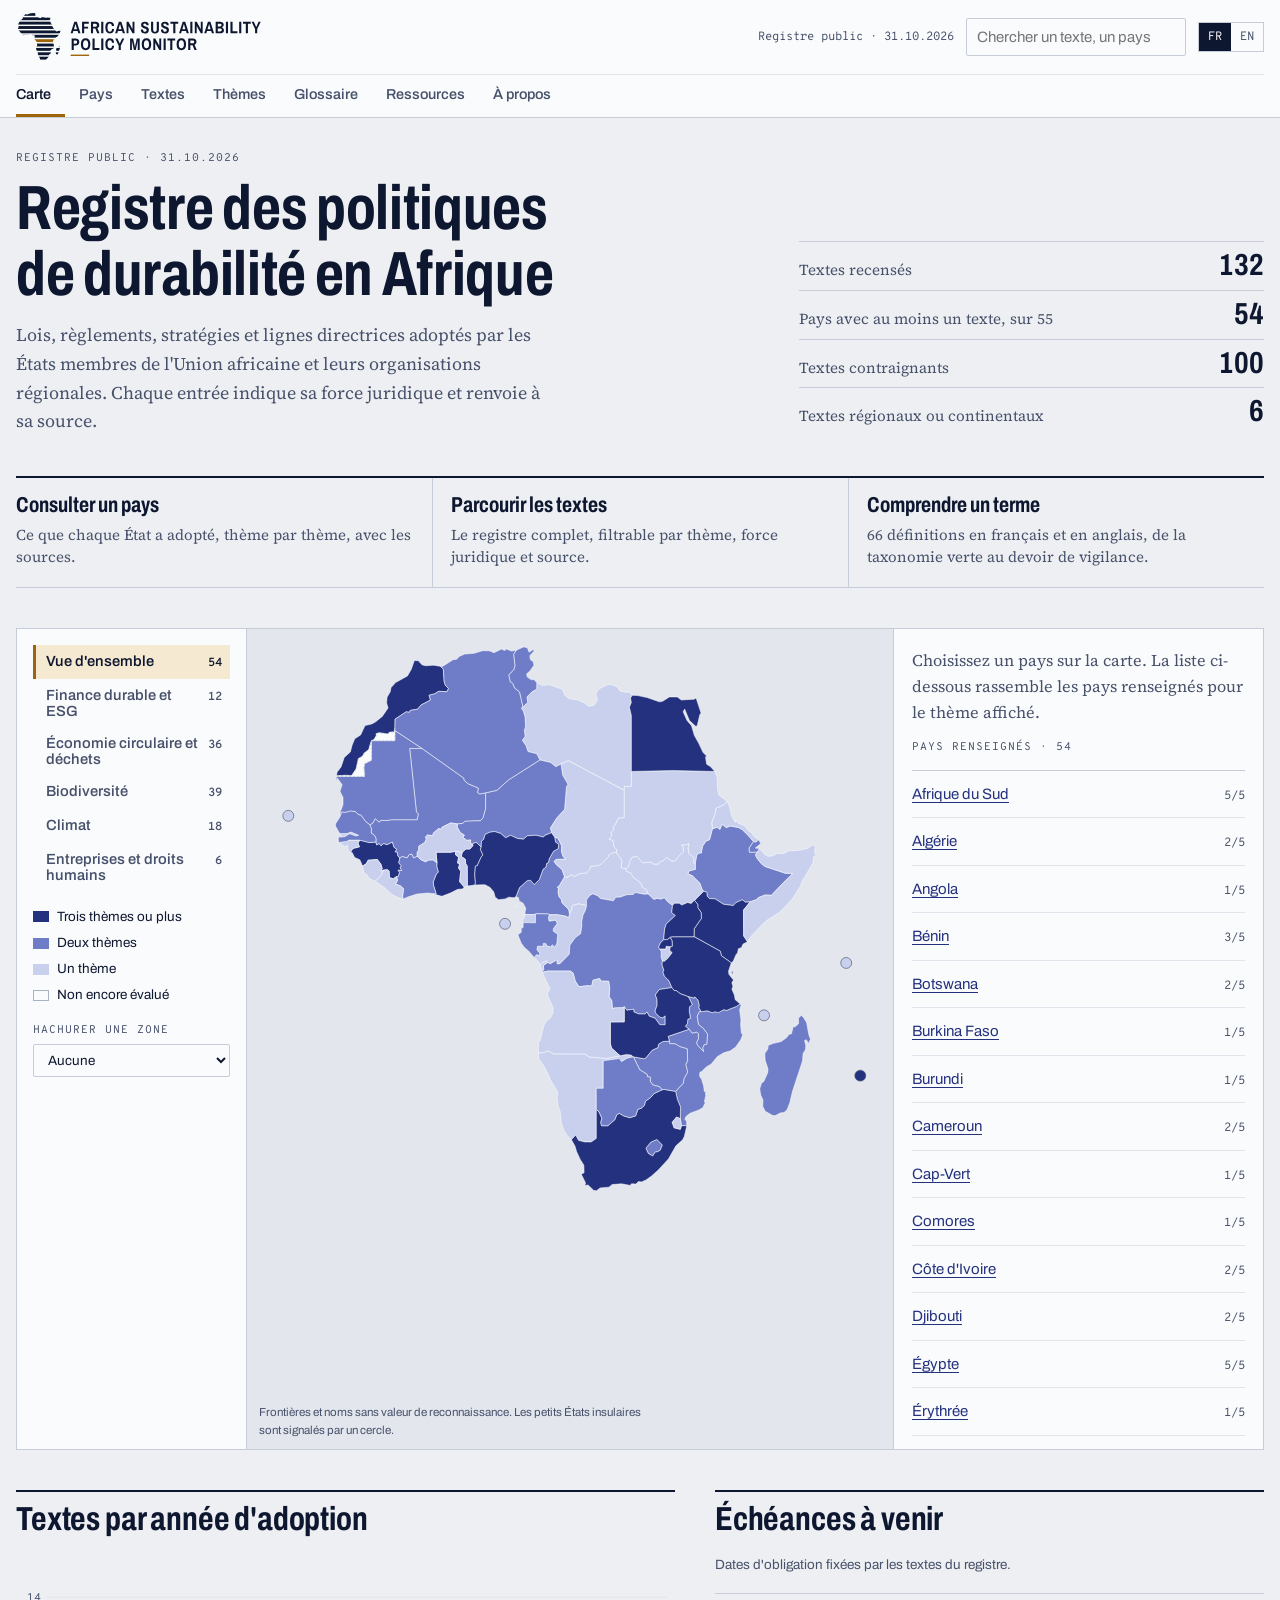
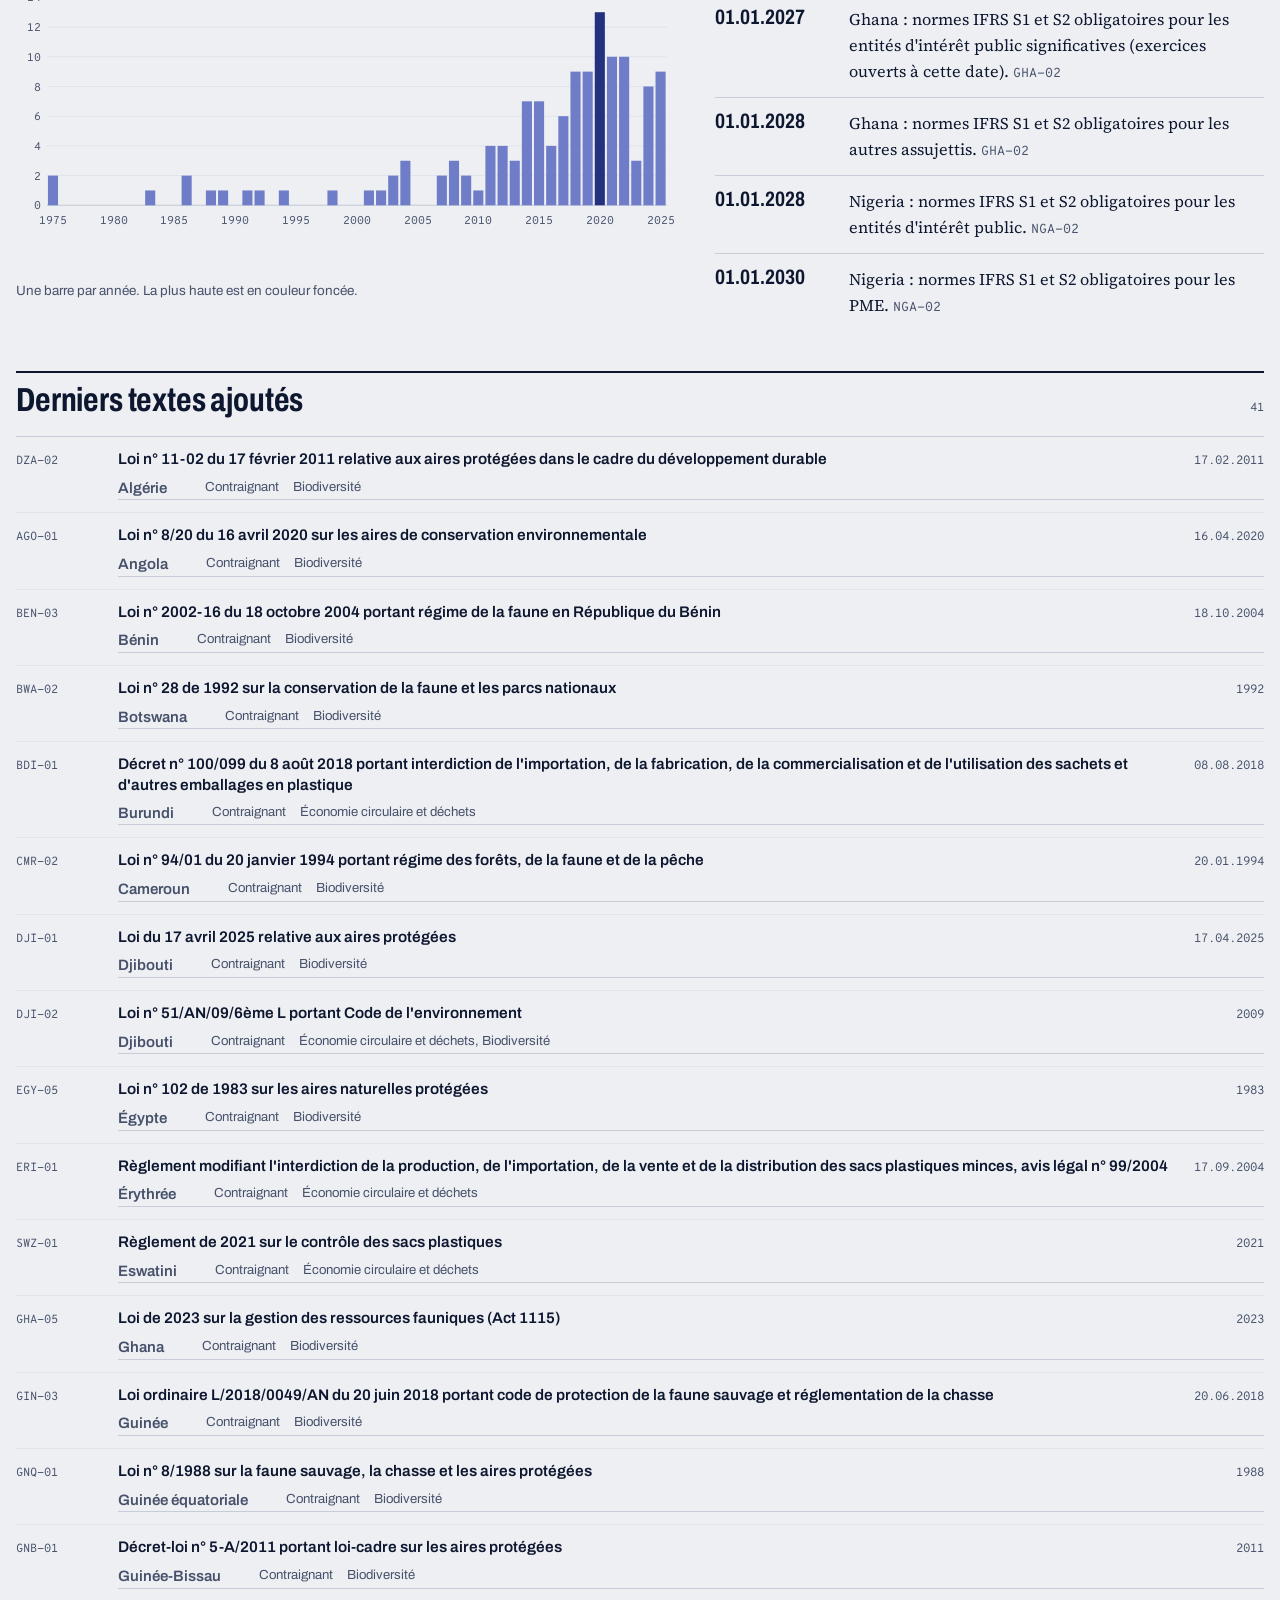
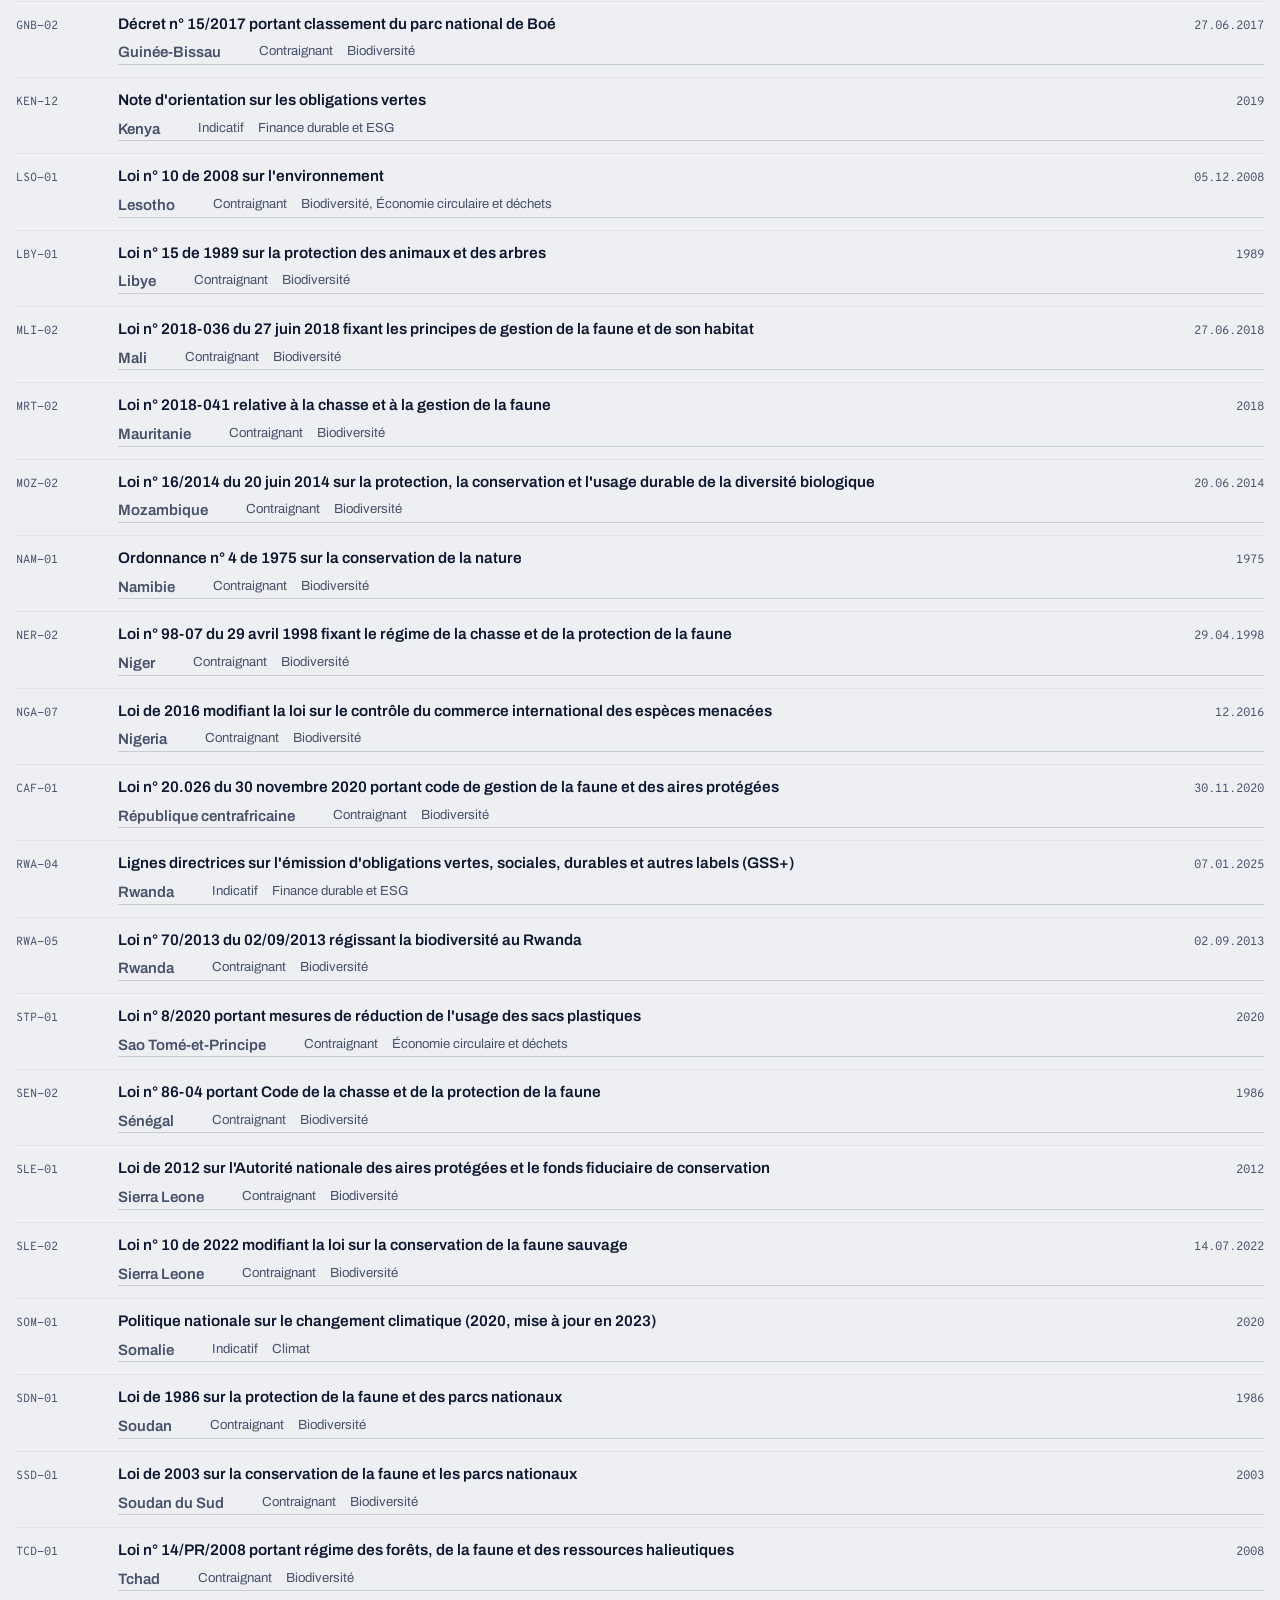
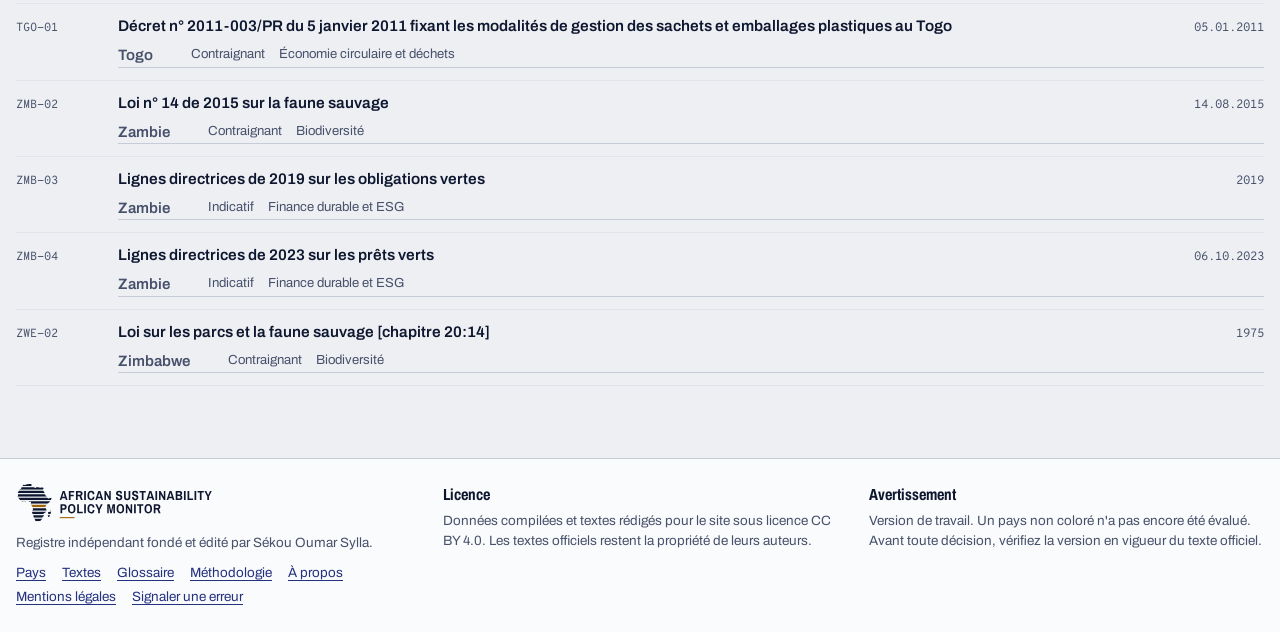
==== commit 03442843: "Mise en qualité : accessibilité, confidentialité, mentions légales, typographie - polices hébergées " ====
--- a/index.html
+++ b/index.html
@@ -10,10 +10,27 @@
 <meta property="og:title" content="African Sustainability Policy Monitor">
 <meta property="og:description" content="Registre bilingue des politiques publiques de durabilité des 55 États de l'Union africaine, établi à partir de textes officiels.">
 <meta property="og:type" content="website">
+<meta property="og:url" content="https://senateur96.github.io/ASPM/">
+<meta property="og:image" content="https://senateur96.github.io/ASPM/assets/img/apercu.png">
+<meta property="og:image:width" content="1200">
+<meta property="og:image:height" content="630">
+<meta property="og:image:alt" content="African Sustainability Policy Monitor">
+<meta property="og:locale" content="fr_FR">
+<meta property="og:locale:alternate" content="en_GB">
+<meta name="twitter:card" content="summary_large_image">
+<link rel="canonical" href="https://senateur96.github.io/ASPM/">
+<script type="application/ld+json">
+{"@context":"https://schema.org","@type":"Dataset","name":"African Sustainability Policy Monitor","alternateName":"Registre des politiques de durabilité en Afrique",
+ "description":"Registre bilingue des politiques publiques de durabilité des 55 États de l'Union africaine : finance durable, économie circulaire, biodiversité, climat, entreprises et droits humains. Chaque entrée indique sa force juridique et renvoie à sa source.",
+ "url":"https://senateur96.github.io/ASPM/","inLanguage":["fr","en"],"license":"https://creativecommons.org/licenses/by/4.0/",
+ "creator":{"@type":"Person","name":"Sékou Oumar Sylla"},"spatialCoverage":{"@type":"Place","name":"Afrique / Africa"},
+ "keywords":["durabilité","finance durable","ESG","climat","biodiversité","économie circulaire","Union africaine","sustainability","Africa"],
+ "distribution":[{"@type":"DataDownload","encodingFormat":"application/json","contentUrl":"https://senateur96.github.io/ASPM/data/registre.json"}]}
+</script>
 <link rel="icon" href="assets/img/favicon.svg" type="image/svg+xml">
-<link rel="preconnect" href="https://fonts.googleapis.com">
-<link rel="preconnect" href="https://fonts.gstatic.com" crossorigin>
-<link rel="stylesheet" href="https://fonts.googleapis.com/css2?family=Archivo:wdth,wght@62..125,400..800&family=Source+Serif+4:ital,opsz,wght@0,8..60,400;0,8..60,600;1,8..60,400&family=Overpass+Mono:wght@400;600&display=swap">
+<link rel="preload" href="assets/fonts/archivo-latin-standard-normal.woff2" as="font" type="font/woff2" crossorigin>
+<link rel="preload" href="assets/fonts/source-serif-4-latin-opsz-normal.woff2" as="font" type="font/woff2" crossorigin>
+<link rel="stylesheet" href="assets/css/fonts.css">
 <link rel="stylesheet" href="assets/css/style.css">
 <script src="assets/js/app.js" defer></script>
 </head>
@@ -26,18 +43,18 @@
    <a class="mark" href="#carte" aria-label="African Sustainability Policy Monitor"><svg class="lockup" viewBox="0 0 540 108" role="img" aria-hidden="true"><defs><clipPath id="afh"><path d="M80.1,62.4L79.6,64.8L80.5,65.3L80.1,67.5L81.6,70L82.2,76L80.5,78.9L77.7,80.1L74.2,83.2L75.3,86.5L74.6,90L71.2,91.8L71.6,93.4L71.1,95.7L67.9,100.1L65.4,102.7L62.1,104.6L57.8,104.4L53.9,106L52,104.5L52,100.9L49.5,96.1L47.9,93.9L46.7,86.5L45.4,84.8L43.3,79.7L44.6,73.9L45.8,72.4L45.3,67.6L44.1,64.3L43.9,63.9L43.5,62.9L42.4,61.4L39.3,57.6L40.3,54.7L40.5,53L40.7,52L38.9,49.7L35.4,50.4L33.3,47.7L31.1,47.7L30,47.8L29,48.1L24.9,49.8L23.7,49.4L19.7,49.4L17.2,50.2L15.4,49.6L12.2,47L10.2,45.6L9.8,44.1L7.2,41.2L5.2,39.4L4.9,38.3L5.1,37.7L3.9,36.1L5.4,34.2L5.7,28.6L4.6,27.3L4.7,26.7L8.2,19.6L10.6,16.9L11.8,16.7L14.7,14L14.4,12L15.9,8.8L18.3,7.4L19.6,4.7L24.6,5.6L29.5,3.3L35.9,2.4L38.8,2.7L40.3,2L41.8,3.6L42,6.2L41.2,7L42.9,8.9L48,10.3L48.6,11.7L53.1,13.5L55.5,9.6L58.3,9.7L61.3,11.4L66.3,12.5L67.9,11.6L72.9,12.4L73.5,12L74.4,14.6L73.1,17.5L71.5,15.9L75.4,23L75.2,24.2L77,25.8L77.8,30.7L79.1,31.5L80.2,34.5L85.3,38.9L85.4,40.6L86.7,42L93.2,40.7L96.1,39.8L96,41.7L93.9,46.9L90,52.3L85.4,55.7L83.3,58.4L81.6,59.6ZM94,73L95.3,76.8L90.7,90.7L88.5,91.7L86.6,90.8L85.6,86.5L87.1,83.6L86.5,79.8L87.2,78.2L89.7,77.6Z"/></clipPath></defs><g clip-path="url(#afh)"><rect x="0" y="2.00" width="100" height="6.24" fill="currentColor"/><rect x="0" y="11.45" width="100" height="6.24" fill="currentColor"/><rect x="0" y="20.91" width="100" height="6.24" fill="currentColor"/><rect x="0" y="30.36" width="100" height="6.24" fill="currentColor"/><rect x="0" y="39.82" width="100" height="6.24" fill="currentColor"/><rect x="0" y="49.27" width="100" height="6.24" fill="currentColor"/><rect x="0" y="58.73" width="100" height="6.24" fill="var(--ochre)"/><rect x="0" y="68.18" width="100" height="6.24" fill="currentColor"/><rect x="0" y="77.64" width="100" height="6.24" fill="currentColor"/><rect x="0" y="87.09" width="100" height="6.24" fill="currentColor"/><rect x="0" y="96.55" width="100" height="6.24" fill="currentColor"/></g><path fill="currentColor" d="M122.46 46L118 46L125.96 21.3L131.32 21.3L139.28 46L134.56 46L133.05 41.14L123.94 41.14L122.46 46M127.72 28.79L125.2 37.04L131.79 37.04L129.3 28.79Q129.12 28.14 128.94 27.35Q128.76 26.56 128.69 25.98L128.69 25.98L128.58 25.44L128.44 25.44L128.33 26.02Q128.22 26.63 128.06 27.42Q127.9 28.22 127.72 28.79L127.72 28.79M147.28 46L142.67 46L142.67 21.3L157.18 21.3L157.18 25.41L147.28 25.41L147.28 31.64L155.74 31.64L155.74 35.74L147.28 35.74L147.28 46M166.52 46L161.91 46L161.91 21.3L172.24 21.3Q175.98 21.3 177.89 23.3Q179.8 25.3 179.8 28.36L179.8 28.36Q179.8 30.59 178.68 32.25Q177.57 33.9 175.66 34.7L175.66 34.7L180.41 46L175.41 46L171.3 35.7L166.52 35.7L166.52 46M166.52 25.41L166.52 31.64L171.59 31.64Q173.28 31.64 174.06 30.77Q174.83 29.91 174.83 28.36L174.83 28.36Q174.83 26.99 174.09 26.2Q173.36 25.41 171.77 25.41L171.77 25.41L166.52 25.41M188.67 46L184.06 46L184.06 21.3L188.67 21.3L188.67 46M202.72 46.43L202.72 46.43Q198.08 46.43 195.48 43.3Q192.89 40.17 192.89 33.65L192.89 33.65Q192.89 27.1 195.48 23.99Q198.08 20.87 202.72 20.87L202.72 20.87Q205.31 20.87 207.36 21.88Q209.42 22.89 210.6 25.01Q211.79 27.14 211.79 30.48L211.79 30.48L207.08 30.48Q207.08 27.6 205.87 26.22Q204.66 24.83 202.72 24.83L202.72 24.83Q200.16 24.83 198.9 26.94Q197.64 29.04 197.64 32.75L197.64 32.75L197.64 34.55Q197.64 38.26 198.94 40.37Q200.24 42.47 202.86 42.47L202.86 42.47Q204.88 42.47 206.09 41.09Q207.29 39.7 207.29 36.86L207.29 36.86L211.79 36.86Q211.79 40.1 210.6 42.22Q209.42 44.34 207.38 45.39Q205.35 46.43 202.72 46.43M218.64 46L214.18 46L222.14 21.3L227.5 21.3L235.46 46L230.74 46L229.23 41.14L220.12 41.14L218.64 46M223.9 28.79L221.38 37.04L227.97 37.04L225.48 28.79Q225.3 28.14 225.12 27.35Q224.94 26.56 224.87 25.98L224.87 25.98L224.76 25.44L224.62 25.44L224.51 26.02Q224.4 26.63 224.24 27.42Q224.08 28.22 223.9 28.79L223.9 28.79M242.92 46L238.85 46L238.85 21.3L242.92 21.3L250.55 34.91Q250.77 35.2 251.02 35.76Q251.27 36.32 251.49 36.75L251.49 36.75L251.67 37.22L251.78 37.11L251.78 36.68Q251.78 36.24 251.76 35.74Q251.74 35.24 251.74 35.06L251.74 35.06L251.74 21.3L255.84 21.3L255.84 46L251.74 46L244.11 32.39Q243.96 32.14 243.69 31.58Q243.42 31.02 243.21 30.56L243.21 30.56L242.99 30.09L242.85 30.2L242.88 30.56Q242.88 30.95 242.9 31.44Q242.92 31.92 242.92 32.25L242.92 32.25L242.92 46M278.22 46.43L278.22 46.43Q275.96 46.43 274.01 45.57Q272.07 44.7 270.88 42.99Q269.69 41.28 269.69 38.76L269.69 38.76Q269.69 38.55 269.71 38.33Q269.73 38.12 269.73 37.97L269.73 37.97L274.52 37.97Q274.52 38.01 274.5 38.21Q274.48 38.4 274.48 38.55L274.48 38.55Q274.48 40.31 275.52 41.39Q276.57 42.47 278.44 42.47L278.44 42.47Q280.53 42.47 281.36 41.55Q282.18 40.64 282.18 39.56L282.18 39.56Q282.18 38.3 281.54 37.54Q280.89 36.78 279.83 36.3Q278.76 35.81 277.49 35.42Q276.21 35.02 274.91 34.52Q273.62 34.01 272.55 33.2Q271.49 32.39 270.84 31.1Q270.2 29.8 270.2 27.78L270.2 27.78Q270.2 25.44 271.35 23.91Q272.5 22.38 274.39 21.63Q276.28 20.87 278.48 20.87L278.48 20.87Q280.64 20.87 282.45 21.63Q284.27 22.38 285.37 23.99Q286.47 25.59 286.47 28.14L286.47 28.14L286.47 28.58L281.75 28.58L281.75 28.25Q281.75 26.67 280.87 25.75Q279.99 24.83 278.4 24.83L278.4 24.83Q276.75 24.83 275.85 25.57Q274.95 26.31 274.95 27.46L274.95 27.46Q274.95 28.54 275.6 29.19Q276.24 29.84 277.31 30.27Q278.37 30.7 279.66 31.08Q280.96 31.46 282.24 31.96Q283.52 32.46 284.58 33.27Q285.64 34.08 286.29 35.36Q286.94 36.64 286.94 38.58L286.94 38.58Q286.94 41.43 285.82 43.14Q284.7 44.85 282.74 45.64Q280.78 46.43 278.22 46.43M300.16 46.43L300.16 46.43Q296.2 46.43 293.95 44.36Q291.7 42.29 291.7 38.26L291.7 38.26L291.7 21.3L296.31 21.3L296.31 38.12Q296.31 40.24 297.32 41.36Q298.32 42.47 300.16 42.47L300.16 42.47Q302 42.47 303.02 41.36Q304.05 40.24 304.05 38.12L304.05 38.12L304.05 21.3L308.66 21.3L308.66 38.26Q308.66 42.29 306.39 44.36Q304.12 46.43 300.16 46.43M321.63 46.43L321.63 46.43Q319.36 46.43 317.42 45.57Q315.47 44.7 314.28 42.99Q313.1 41.28 313.1 38.76L313.1 38.76Q313.1 38.55 313.11 38.33Q313.13 38.12 313.13 37.97L313.13 37.97L317.92 37.97Q317.92 38.01 317.9 38.21Q317.88 38.4 317.88 38.55L317.88 38.55Q317.88 40.31 318.93 41.39Q319.97 42.47 321.84 42.47L321.84 42.47Q323.93 42.47 324.76 41.55Q325.59 40.64 325.59 39.56L325.59 39.56Q325.59 38.3 324.94 37.54Q324.29 36.78 323.23 36.3Q322.17 35.81 320.89 35.42Q319.61 35.02 318.32 34.52Q317.02 34.01 315.96 33.2Q314.9 32.39 314.25 31.1Q313.6 29.8 313.6 27.78L313.6 27.78Q313.6 25.44 314.75 23.91Q315.9 22.38 317.79 21.63Q319.68 20.87 321.88 20.87L321.88 20.87Q324.04 20.87 325.86 21.63Q327.68 22.38 328.77 23.99Q329.87 25.59 329.87 28.14L329.87 28.14L329.87 28.58L325.16 28.58L325.16 28.25Q325.16 26.67 324.27 25.75Q323.39 24.83 321.81 24.83L321.81 24.83Q320.15 24.83 319.25 25.57Q318.35 26.31 318.35 27.46L318.35 27.46Q318.35 28.54 319 29.19Q319.65 29.84 320.71 30.27Q321.77 30.7 323.07 31.08Q324.36 31.46 325.64 31.96Q326.92 32.46 327.98 33.27Q329.04 34.08 329.69 35.36Q330.34 36.64 330.34 38.58L330.34 38.58Q330.34 41.43 329.22 43.14Q328.11 44.85 326.15 45.64Q324.18 46.43 321.63 46.43M344.25 46L339.64 46L339.64 25.41L333.52 25.41L333.52 21.3L350.37 21.3L350.37 25.41L344.25 25.41L344.25 46M356.61 46L352.14 46L360.1 21.3L365.46 21.3L373.42 46L368.7 46L367.19 41.14L358.08 41.14L356.61 46M361.86 28.79L359.34 37.04L365.93 37.04L363.45 28.79Q363.27 28.14 363.09 27.35Q362.91 26.56 362.84 25.98L362.84 25.98L362.73 25.44L362.58 25.44L362.48 26.02Q362.37 26.63 362.21 27.42Q362.04 28.22 361.86 28.79L361.86 28.79M381.06 46L376.46 46L376.46 21.3L381.06 21.3L381.06 46M390.29 46L386.22 46L386.22 21.3L390.29 21.3L397.92 34.91Q398.14 35.2 398.39 35.76Q398.64 36.32 398.86 36.75L398.86 36.75L399.04 37.22L399.15 37.11L399.15 36.68Q399.15 36.24 399.13 35.74Q399.11 35.24 399.11 35.06L399.11 35.06L399.11 21.3L403.22 21.3L403.22 46L399.11 46L391.48 32.39Q391.34 32.14 391.07 31.58Q390.8 31.02 390.58 30.56L390.58 30.56L390.36 30.09L390.22 30.2L390.26 30.56Q390.26 30.95 390.27 31.44Q390.29 31.92 390.29 32.25L390.29 32.25L390.29 46M411.04 46L406.58 46L414.53 21.3L419.9 21.3L427.85 46L423.14 46L421.62 41.14L412.52 41.14L411.04 46M416.3 28.79L413.78 37.04L420.36 37.04L417.88 28.79Q417.7 28.14 417.52 27.35Q417.34 26.56 417.27 25.98L417.27 25.98L417.16 25.44L417.02 25.44L416.91 26.02Q416.8 26.63 416.64 27.42Q416.48 28.22 416.3 28.79L416.3 28.79M441.87 46L431.25 46L431.25 21.3L441.87 21.3Q443.81 21.3 445.34 22.08Q446.87 22.85 447.74 24.22Q448.6 25.59 448.6 27.42L448.6 27.42Q448.6 29.55 447.5 31.01Q446.4 32.46 444.82 33.04L444.82 33.04L444.82 33.18Q446.66 33.76 447.92 35.38Q449.18 37 449.18 39.38L449.18 39.38Q449.18 41.46 448.17 42.94Q447.16 44.42 445.5 45.21Q443.85 46 441.87 46L441.87 46M435.86 35.38L435.86 41.9L441.11 41.9Q442.55 41.9 443.51 41.1Q444.46 40.31 444.46 38.8L444.46 38.8Q444.46 37.36 443.58 36.37Q442.7 35.38 440.9 35.38L440.9 35.38L435.86 35.38M435.86 25.41L435.86 31.31L440.61 31.31Q442.26 31.31 443.07 30.39Q443.88 29.48 443.88 28.25L443.88 28.25Q443.88 26.85 443.04 26.13Q442.19 25.41 440.82 25.41L440.82 25.41L435.86 25.41M458.01 46L453.4 46L453.4 21.3L458.01 21.3L458.01 46M478.22 46L463.17 46L463.17 21.3L467.78 21.3L467.78 41.68L478.22 41.68L478.22 46M486.65 46L482.04 46L482.04 21.3L486.65 21.3L486.65 46M500.99 46L496.38 46L496.38 25.41L490.26 25.41L490.26 21.3L507.11 21.3L507.11 25.41L500.99 25.41L500.99 46M521.06 46L516.45 46L516.45 36.68L508.89 21.3L513.75 21.3L518.79 32.14L518.93 32.14L523.94 21.3L528.58 21.3L521.06 36.68L521.06 46M124.77 82L120.16 82L120.16 57.3L128.98 57.3Q131.54 57.3 133.26 58.26Q134.99 59.21 135.86 60.89Q136.72 62.56 136.72 64.72L136.72 64.72Q136.72 67.02 135.75 68.77Q134.78 70.52 133.05 71.47Q131.32 72.42 128.98 72.42L128.98 72.42L124.77 72.42L124.77 82M124.77 61.41L124.77 68.36L128.51 68.36Q130.2 68.36 131.09 67.38Q131.97 66.41 131.97 64.72L131.97 64.72Q131.97 63.21 131.07 62.31Q130.17 61.41 128.51 61.41L128.51 61.41L124.77 61.41M150.38 82.43L150.38 82.43Q145.59 82.43 142.85 79.3Q140.12 76.17 140.12 69.65L140.12 69.65Q140.12 63.1 142.85 59.99Q145.59 56.87 150.38 56.87L150.38 56.87Q155.16 56.87 157.9 59.99Q160.64 63.1 160.64 69.65L160.64 69.65Q160.64 76.17 157.9 79.3Q155.16 82.43 150.38 82.43M150.38 78.47L150.38 78.47Q153.15 78.47 154.52 76.37Q155.88 74.26 155.88 70.55L155.88 70.55L155.88 68.75Q155.88 65.04 154.52 62.94Q153.15 60.83 150.38 60.83L150.38 60.83Q147.64 60.83 146.25 62.94Q144.87 65.04 144.87 68.75L144.87 68.75L144.87 70.55Q144.87 74.26 146.25 76.37Q147.64 78.47 150.38 78.47M180.27 82L165.22 82L165.22 57.3L169.83 57.3L169.83 77.68L180.27 77.68L180.27 82M188.7 82L184.1 82L184.1 57.3L188.7 57.3L188.7 82M202.76 82.43L202.76 82.43Q198.11 82.43 195.52 79.3Q192.93 76.17 192.93 69.65L192.93 69.65Q192.93 63.1 195.52 59.99Q198.11 56.87 202.76 56.87L202.76 56.87Q205.35 56.87 207.4 57.88Q209.45 58.89 210.64 61.01Q211.83 63.14 211.83 66.48L211.83 66.48L207.11 66.48Q207.11 63.6 205.91 62.22Q204.7 60.83 202.76 60.83L202.76 60.83Q200.2 60.83 198.94 62.94Q197.68 65.04 197.68 68.75L197.68 68.75L197.68 70.55Q197.68 74.26 198.98 76.37Q200.27 78.47 202.9 78.47L202.9 78.47Q204.92 78.47 206.12 77.09Q207.33 75.7 207.33 72.86L207.33 72.86L211.83 72.86Q211.83 76.1 210.64 78.22Q209.45 80.34 207.42 81.39Q205.38 82.43 202.76 82.43M226.38 82L221.78 82L221.78 72.68L214.22 57.3L219.08 57.3L224.12 68.14L224.26 68.14L229.26 57.3L233.91 57.3L226.38 72.68L226.38 82M250.35 82L246.42 82L246.42 57.3L252.9 57.3L255.96 70.91Q256.11 71.52 256.27 72.46Q256.43 73.4 256.59 74.31Q256.76 75.23 256.86 75.84L256.86 75.84L256.94 76.49L257.08 76.49L257.19 75.84Q257.26 75.2 257.39 74.24Q257.51 73.29 257.66 72.37Q257.8 71.45 257.91 70.91L257.91 70.91L260.93 57.3L267.2 57.3L267.2 82L262.95 82L262.95 66.27Q262.95 65.84 262.98 65.19Q263.02 64.54 263.04 63.87Q263.06 63.21 263.09 62.74L263.09 62.74L263.13 62.31L262.98 62.31Q262.88 62.78 262.77 63.24L262.77 63.24L262.34 65.19Q262.23 65.69 262.12 66.2L262.12 66.2L258.66 82L254.67 82L251.18 66.12Q251.07 65.66 250.96 65.17Q250.85 64.68 250.74 64.22Q250.64 63.75 250.53 63.26Q250.42 62.78 250.31 62.31L250.31 62.31L250.17 62.31L250.2 62.78Q250.24 63.24 250.26 63.93Q250.28 64.61 250.31 65.26Q250.35 65.91 250.35 66.27L250.35 66.27L250.35 82M281.79 82.43L281.79 82.43Q277 82.43 274.26 79.3Q271.53 76.17 271.53 69.65L271.53 69.65Q271.53 63.1 274.26 59.99Q277 56.87 281.79 56.87L281.79 56.87Q286.58 56.87 289.31 59.99Q292.05 63.1 292.05 69.65L292.05 69.65Q292.05 76.17 289.31 79.3Q286.58 82.43 281.79 82.43M281.79 78.47L281.79 78.47Q284.56 78.47 285.93 76.37Q287.3 74.26 287.3 70.55L287.3 70.55L287.3 68.75Q287.3 65.04 285.93 62.94Q284.56 60.83 281.79 60.83L281.79 60.83Q279.05 60.83 277.67 62.94Q276.28 65.04 276.28 68.75L276.28 68.75L276.28 70.55Q276.28 74.26 277.67 76.37Q279.05 78.47 281.79 78.47M300.7 82L296.63 82L296.63 57.3L300.7 57.3L308.33 70.91Q308.55 71.2 308.8 71.76Q309.05 72.32 309.27 72.75L309.27 72.75L309.45 73.22L309.56 73.11L309.56 72.68Q309.56 72.24 309.54 71.74Q309.52 71.24 309.52 71.06L309.52 71.06L309.52 57.3L313.62 57.3L313.62 82L309.52 82L301.89 68.39Q301.74 68.14 301.47 67.58Q301.2 67.02 300.99 66.56L300.99 66.56L300.77 66.09L300.63 66.2L300.66 66.56Q300.66 66.95 300.68 67.44Q300.7 67.92 300.7 68.25L300.7 68.25L300.7 82M323.39 82L318.78 82L318.78 57.3L323.39 57.3L323.39 82M337.73 82L333.12 82L333.12 61.41L327 61.41L327 57.3L343.85 57.3L343.85 61.41L337.73 61.41L337.73 82M357.11 82.43L357.11 82.43Q352.32 82.43 349.59 79.3Q346.85 76.17 346.85 69.65L346.85 69.65Q346.85 63.1 349.59 59.99Q352.32 56.87 357.11 56.87L357.11 56.87Q361.9 56.87 364.64 59.99Q367.37 63.1 367.37 69.65L367.37 69.65Q367.37 76.17 364.64 79.3Q361.9 82.43 357.11 82.43M357.11 78.47L357.11 78.47Q359.88 78.47 361.25 76.37Q362.62 74.26 362.62 70.55L362.62 70.55L362.62 68.75Q362.62 65.04 361.25 62.94Q359.88 60.83 357.11 60.83L357.11 60.83Q354.38 60.83 352.99 62.94Q351.6 65.04 351.6 68.75L351.6 68.75L351.6 70.55Q351.6 74.26 352.99 76.37Q354.38 78.47 357.11 78.47M376.56 82L371.96 82L371.96 57.3L382.29 57.3Q386.03 57.3 387.94 59.3Q389.85 61.3 389.85 64.36L389.85 64.36Q389.85 66.59 388.73 68.25Q387.62 69.9 385.71 70.7L385.71 70.7L390.46 82L385.46 82L381.35 71.7L376.56 71.7L376.56 82M376.56 61.41L376.56 67.64L381.64 67.64Q383.33 67.64 384.11 66.77Q384.88 65.91 384.88 64.36L384.88 64.36Q384.88 62.99 384.14 62.2Q383.4 61.41 381.82 61.41L381.82 61.41L376.56 61.41"/><rect x="118" y="92" width="40" height="3" fill="var(--ochre)"/></svg></a>
    <div class="mast-meta">
     <span class="mono muted" data-i="edition"></span>
-    <div class="sbox"><input type="search" id="gsearch" data-ph="gsearch" autocomplete="off" aria-controls="sugg" aria-expanded="false"><div class="sugg" id="sugg" role="listbox" hidden></div></div>
+    <div class="sbox"><input type="search" id="gsearch" data-ph="gsearch" autocomplete="off" role="combobox" aria-autocomplete="list" aria-controls="sugg" aria-expanded="false"><div class="sugg" id="sugg" role="listbox" hidden></div></div>
     <div class="lang" role="group" aria-label="Langue / Language"><button type="button" data-l="fr" id="lfr">FR</button><button type="button" data-l="en" id="len">EN</button></div>
    </div>
   </div>
-  <nav class="idx" aria-label="Sections"><a href="#carte" data-g="carte" data-i="n_map"></a><a href="#pays" data-g="pays" data-i="n_cty"></a><a href="#base" data-g="base" data-i="n_db"></a><a href="#themes" data-g="themes" data-i="n_themes"></a><a href="#glossaire" data-g="glossaire" data-i="n_gl"></a><a href="#ressources" data-g="ressources" data-i="n_res"></a><a href="#apropos" data-g="apropos" data-i="n_a"></a></nav>
+  <nav class="idx" aria-label="Rubriques" data-al="a_sections"><a href="#carte" data-g="carte" data-i="n_map"></a><a href="#pays" data-g="pays" data-i="n_cty"></a><a href="#base" data-g="base" data-i="n_db"></a><a href="#themes" data-g="themes" data-i="n_themes"></a><a href="#glossaire" data-g="glossaire" data-i="n_gl"></a><a href="#ressources" data-g="ressources" data-i="n_res"></a><a href="#apropos" data-g="apropos" data-i="n_a"></a></nav>
  </div>
 </header>
 
 <main class="wrap" id="app"></main>
 
 <footer><div class="wrap">
- <div style="display:grid;gap:10px"><svg class="foot-mark" viewBox="0 0 540 108" aria-hidden="true"><defs><clipPath id="aff"><path d="M80.1,62.4L79.6,64.8L80.5,65.3L80.1,67.5L81.6,70L82.2,76L80.5,78.9L77.7,80.1L74.2,83.2L75.3,86.5L74.6,90L71.2,91.8L71.6,93.4L71.1,95.7L67.9,100.1L65.4,102.7L62.1,104.6L57.8,104.4L53.9,106L52,104.5L52,100.9L49.5,96.1L47.9,93.9L46.7,86.5L45.4,84.8L43.3,79.7L44.6,73.9L45.8,72.4L45.3,67.6L44.1,64.3L43.9,63.9L43.5,62.9L42.4,61.4L39.3,57.6L40.3,54.7L40.5,53L40.7,52L38.9,49.7L35.4,50.4L33.3,47.7L31.1,47.7L30,47.8L29,48.1L24.9,49.8L23.7,49.4L19.7,49.4L17.2,50.2L15.4,49.6L12.2,47L10.2,45.6L9.8,44.1L7.2,41.2L5.2,39.4L4.9,38.3L5.1,37.7L3.9,36.1L5.4,34.2L5.7,28.6L4.6,27.3L4.7,26.7L8.2,19.6L10.6,16.9L11.8,16.7L14.7,14L14.4,12L15.9,8.8L18.3,7.4L19.6,4.7L24.6,5.6L29.5,3.3L35.9,2.4L38.8,2.7L40.3,2L41.8,3.6L42,6.2L41.2,7L42.9,8.9L48,10.3L48.6,11.7L53.1,13.5L55.5,9.6L58.3,9.7L61.3,11.4L66.3,12.5L67.9,11.6L72.9,12.4L73.5,12L74.4,14.6L73.1,17.5L71.5,15.9L75.4,23L75.2,24.2L77,25.8L77.8,30.7L79.1,31.5L80.2,34.5L85.3,38.9L85.4,40.6L86.7,42L93.2,40.7L96.1,39.8L96,41.7L93.9,46.9L90,52.3L85.4,55.7L83.3,58.4L81.6,59.6ZM94,73L95.3,76.8L90.7,90.7L88.5,91.7L86.6,90.8L85.6,86.5L87.1,83.6L86.5,79.8L87.2,78.2L89.7,77.6Z"/></clipPath></defs><g clip-path="url(#aff)"><rect x="0" y="2.00" width="100" height="6.24" fill="currentColor"/><rect x="0" y="11.45" width="100" height="6.24" fill="currentColor"/><rect x="0" y="20.91" width="100" height="6.24" fill="currentColor"/><rect x="0" y="30.36" width="100" height="6.24" fill="currentColor"/><rect x="0" y="39.82" width="100" height="6.24" fill="currentColor"/><rect x="0" y="49.27" width="100" height="6.24" fill="currentColor"/><rect x="0" y="58.73" width="100" height="6.24" fill="var(--ochre)"/><rect x="0" y="68.18" width="100" height="6.24" fill="currentColor"/><rect x="0" y="77.64" width="100" height="6.24" fill="currentColor"/><rect x="0" y="87.09" width="100" height="6.24" fill="currentColor"/><rect x="0" y="96.55" width="100" height="6.24" fill="currentColor"/></g><path fill="currentColor" d="M122.46 46L118 46L125.96 21.3L131.32 21.3L139.28 46L134.56 46L133.05 41.14L123.94 41.14L122.46 46M127.72 28.79L125.2 37.04L131.79 37.04L129.3 28.79Q129.12 28.14 128.94 27.35Q128.76 26.56 128.69 25.98L128.69 25.98L128.58 25.44L128.44 25.44L128.33 26.02Q128.22 26.63 128.06 27.42Q127.9 28.22 127.72 28.79L127.72 28.79M147.28 46L142.67 46L142.67 21.3L157.18 21.3L157.18 25.41L147.28 25.41L147.28 31.64L155.74 31.64L155.74 35.74L147.28 35.74L147.28 46M166.52 46L161.91 46L161.91 21.3L172.24 21.3Q175.98 21.3 177.89 23.3Q179.8 25.3 179.8 28.36L179.8 28.36Q179.8 30.59 178.68 32.25Q177.57 33.9 175.66 34.7L175.66 34.7L180.41 46L175.41 46L171.3 35.7L166.52 35.7L166.52 46M166.52 25.41L166.52 31.64L171.59 31.64Q173.28 31.64 174.06 30.77Q174.83 29.91 174.83 28.36L174.83 28.36Q174.83 26.99 174.09 26.2Q173.36 25.41 171.77 25.41L171.77 25.41L166.52 25.41M188.67 46L184.06 46L184.06 21.3L188.67 21.3L188.67 46M202.72 46.43L202.72 46.43Q198.08 46.43 195.48 43.3Q192.89 40.17 192.89 33.65L192.89 33.65Q192.89 27.1 195.48 23.99Q198.08 20.87 202.72 20.87L202.72 20.87Q205.31 20.87 207.36 21.88Q209.42 22.89 210.6 25.01Q211.79 27.14 211.79 30.48L211.79 30.48L207.08 30.48Q207.08 27.6 205.87 26.22Q204.66 24.83 202.72 24.83L202.72 24.83Q200.16 24.83 198.9 26.94Q197.64 29.04 197.64 32.75L197.64 32.75L197.64 34.55Q197.64 38.26 198.94 40.37Q200.24 42.47 202.86 42.47L202.86 42.47Q204.88 42.47 206.09 41.09Q207.29 39.7 207.29 36.86L207.29 36.86L211.79 36.86Q211.79 40.1 210.6 42.22Q209.42 44.34 207.38 45.39Q205.35 46.43 202.72 46.43M218.64 46L214.18 46L222.14 21.3L227.5 21.3L235.46 46L230.74 46L229.23 41.14L220.12 41.14L218.64 46M223.9 28.79L221.38 37.04L227.97 37.04L225.48 28.79Q225.3 28.14 225.12 27.35Q224.94 26.56 224.87 25.98L224.87 25.98L224.76 25.44L224.62 25.44L224.51 26.02Q224.4 26.63 224.24 27.42Q224.08 28.22 223.9 28.79L223.9 28.79M242.92 46L238.85 46L238.85 21.3L242.92 21.3L250.55 34.91Q250.77 35.2 251.02 35.76Q251.27 36.32 251.49 36.75L251.49 36.75L251.67 37.22L251.78 37.11L251.78 36.68Q251.78 36.24 251.76 35.74Q251.74 35.24 251.74 35.06L251.74 35.06L251.74 21.3L255.84 21.3L255.84 46L251.74 46L244.11 32.39Q243.96 32.14 243.69 31.58Q243.42 31.02 243.21 30.56L243.21 30.56L242.99 30.09L242.85 30.2L242.88 30.56Q242.88 30.95 242.9 31.44Q242.92 31.92 242.92 32.25L242.92 32.25L242.92 46M278.22 46.43L278.22 46.43Q275.96 46.43 274.01 45.57Q272.07 44.7 270.88 42.99Q269.69 41.28 269.69 38.76L269.69 38.76Q269.69 38.55 269.71 38.33Q269.73 38.12 269.73 37.97L269.73 37.97L274.52 37.97Q274.52 38.01 274.5 38.21Q274.48 38.4 274.48 38.55L274.48 38.55Q274.48 40.31 275.52 41.39Q276.57 42.47 278.44 42.47L278.44 42.47Q280.53 42.47 281.36 41.55Q282.18 40.64 282.18 39.56L282.18 39.56Q282.18 38.3 281.54 37.54Q280.89 36.78 279.83 36.3Q278.76 35.81 277.49 35.42Q276.21 35.02 274.91 34.52Q273.62 34.01 272.55 33.2Q271.49 32.39 270.84 31.1Q270.2 29.8 270.2 27.78L270.2 27.78Q270.2 25.44 271.35 23.91Q272.5 22.38 274.39 21.63Q276.28 20.87 278.48 20.87L278.48 20.87Q280.64 20.87 282.45 21.63Q284.27 22.38 285.37 23.99Q286.47 25.59 286.47 28.14L286.47 28.14L286.47 28.58L281.75 28.58L281.75 28.25Q281.75 26.67 280.87 25.75Q279.99 24.83 278.4 24.83L278.4 24.83Q276.75 24.83 275.85 25.57Q274.95 26.31 274.95 27.46L274.95 27.46Q274.95 28.54 275.6 29.19Q276.24 29.84 277.31 30.27Q278.37 30.7 279.66 31.08Q280.96 31.46 282.24 31.96Q283.52 32.46 284.58 33.27Q285.64 34.08 286.29 35.36Q286.94 36.64 286.94 38.58L286.94 38.58Q286.94 41.43 285.82 43.14Q284.7 44.85 282.74 45.64Q280.78 46.43 278.22 46.43M300.16 46.43L300.16 46.43Q296.2 46.43 293.95 44.36Q291.7 42.29 291.7 38.26L291.7 38.26L291.7 21.3L296.31 21.3L296.31 38.12Q296.31 40.24 297.32 41.36Q298.32 42.47 300.16 42.47L300.16 42.47Q302 42.47 303.02 41.36Q304.05 40.24 304.05 38.12L304.05 38.12L304.05 21.3L308.66 21.3L308.66 38.26Q308.66 42.29 306.39 44.36Q304.12 46.43 300.16 46.43M321.63 46.43L321.63 46.43Q319.36 46.43 317.42 45.57Q315.47 44.7 314.28 42.99Q313.1 41.28 313.1 38.76L313.1 38.76Q313.1 38.55 313.11 38.33Q313.13 38.12 313.13 37.97L313.13 37.97L317.92 37.97Q317.92 38.01 317.9 38.21Q317.88 38.4 317.88 38.55L317.88 38.55Q317.88 40.31 318.93 41.39Q319.97 42.47 321.84 42.47L321.84 42.47Q323.93 42.47 324.76 41.55Q325.59 40.64 325.59 39.56L325.59 39.56Q325.59 38.3 324.94 37.54Q324.29 36.78 323.23 36.3Q322.17 35.81 320.89 35.42Q319.61 35.02 318.32 34.52Q317.02 34.01 315.96 33.2Q314.9 32.39 314.25 31.1Q313.6 29.8 313.6 27.78L313.6 27.78Q313.6 25.44 314.75 23.91Q315.9 22.38 317.79 21.63Q319.68 20.87 321.88 20.87L321.88 20.87Q324.04 20.87 325.86 21.63Q327.68 22.38 328.77 23.99Q329.87 25.59 329.87 28.14L329.87 28.14L329.87 28.58L325.16 28.58L325.16 28.25Q325.16 26.67 324.27 25.75Q323.39 24.83 321.81 24.83L321.81 24.83Q320.15 24.83 319.25 25.57Q318.35 26.31 318.35 27.46L318.35 27.46Q318.35 28.54 319 29.19Q319.65 29.84 320.71 30.27Q321.77 30.7 323.07 31.08Q324.36 31.46 325.64 31.96Q326.92 32.46 327.98 33.27Q329.04 34.08 329.69 35.36Q330.34 36.64 330.34 38.58L330.34 38.58Q330.34 41.43 329.22 43.14Q328.11 44.85 326.15 45.64Q324.18 46.43 321.63 46.43M344.25 46L339.64 46L339.64 25.41L333.52 25.41L333.52 21.3L350.37 21.3L350.37 25.41L344.25 25.41L344.25 46M356.61 46L352.14 46L360.1 21.3L365.46 21.3L373.42 46L368.7 46L367.19 41.14L358.08 41.14L356.61 46M361.86 28.79L359.34 37.04L365.93 37.04L363.45 28.79Q363.27 28.14 363.09 27.35Q362.91 26.56 362.84 25.98L362.84 25.98L362.73 25.44L362.58 25.44L362.48 26.02Q362.37 26.63 362.21 27.42Q362.04 28.22 361.86 28.79L361.86 28.79M381.06 46L376.46 46L376.46 21.3L381.06 21.3L381.06 46M390.29 46L386.22 46L386.22 21.3L390.29 21.3L397.92 34.91Q398.14 35.2 398.39 35.76Q398.64 36.32 398.86 36.75L398.86 36.75L399.04 37.22L399.15 37.11L399.15 36.68Q399.15 36.24 399.13 35.74Q399.11 35.24 399.11 35.06L399.11 35.06L399.11 21.3L403.22 21.3L403.22 46L399.11 46L391.48 32.39Q391.34 32.14 391.07 31.58Q390.8 31.02 390.58 30.56L390.58 30.56L390.36 30.09L390.22 30.2L390.26 30.56Q390.26 30.95 390.27 31.44Q390.29 31.92 390.29 32.25L390.29 32.25L390.29 46M411.04 46L406.58 46L414.53 21.3L419.9 21.3L427.85 46L423.14 46L421.62 41.14L412.52 41.14L411.04 46M416.3 28.79L413.78 37.04L420.36 37.04L417.88 28.79Q417.7 28.14 417.52 27.35Q417.34 26.56 417.27 25.98L417.27 25.98L417.16 25.44L417.02 25.44L416.91 26.02Q416.8 26.63 416.64 27.42Q416.48 28.22 416.3 28.79L416.3 28.79M441.87 46L431.25 46L431.25 21.3L441.87 21.3Q443.81 21.3 445.34 22.08Q446.87 22.85 447.74 24.22Q448.6 25.59 448.6 27.42L448.6 27.42Q448.6 29.55 447.5 31.01Q446.4 32.46 444.82 33.04L444.82 33.04L444.82 33.18Q446.66 33.76 447.92 35.38Q449.18 37 449.18 39.38L449.18 39.38Q449.18 41.46 448.17 42.94Q447.16 44.42 445.5 45.21Q443.85 46 441.87 46L441.87 46M435.86 35.38L435.86 41.9L441.11 41.9Q442.55 41.9 443.51 41.1Q444.46 40.31 444.46 38.8L444.46 38.8Q444.46 37.36 443.58 36.37Q442.7 35.38 440.9 35.38L440.9 35.38L435.86 35.38M435.86 25.41L435.86 31.31L440.61 31.31Q442.26 31.31 443.07 30.39Q443.88 29.48 443.88 28.25L443.88 28.25Q443.88 26.85 443.04 26.13Q442.19 25.41 440.82 25.41L440.82 25.41L435.86 25.41M458.01 46L453.4 46L453.4 21.3L458.01 21.3L458.01 46M478.22 46L463.17 46L463.17 21.3L467.78 21.3L467.78 41.68L478.22 41.68L478.22 46M486.65 46L482.04 46L482.04 21.3L486.65 21.3L486.65 46M500.99 46L496.38 46L496.38 25.41L490.26 25.41L490.26 21.3L507.11 21.3L507.11 25.41L500.99 25.41L500.99 46M521.06 46L516.45 46L516.45 36.68L508.89 21.3L513.75 21.3L518.79 32.14L518.93 32.14L523.94 21.3L528.58 21.3L521.06 36.68L521.06 46M124.77 82L120.16 82L120.16 57.3L128.98 57.3Q131.54 57.3 133.26 58.26Q134.99 59.21 135.86 60.89Q136.72 62.56 136.72 64.72L136.72 64.72Q136.72 67.02 135.75 68.77Q134.78 70.52 133.05 71.47Q131.32 72.42 128.98 72.42L128.98 72.42L124.77 72.42L124.77 82M124.77 61.41L124.77 68.36L128.51 68.36Q130.2 68.36 131.09 67.38Q131.97 66.41 131.97 64.72L131.97 64.72Q131.97 63.21 131.07 62.31Q130.17 61.41 128.51 61.41L128.51 61.41L124.77 61.41M150.38 82.43L150.38 82.43Q145.59 82.43 142.85 79.3Q140.12 76.17 140.12 69.65L140.12 69.65Q140.12 63.1 142.85 59.99Q145.59 56.87 150.38 56.87L150.38 56.87Q155.16 56.87 157.9 59.99Q160.64 63.1 160.64 69.65L160.64 69.65Q160.64 76.17 157.9 79.3Q155.16 82.43 150.38 82.43M150.38 78.47L150.38 78.47Q153.15 78.47 154.52 76.37Q155.88 74.26 155.88 70.55L155.88 70.55L155.88 68.75Q155.88 65.04 154.52 62.94Q153.15 60.83 150.38 60.83L150.38 60.83Q147.64 60.83 146.25 62.94Q144.87 65.04 144.87 68.75L144.87 68.75L144.87 70.55Q144.87 74.26 146.25 76.37Q147.64 78.47 150.38 78.47M180.27 82L165.22 82L165.22 57.3L169.83 57.3L169.83 77.68L180.27 77.68L180.27 82M188.7 82L184.1 82L184.1 57.3L188.7 57.3L188.7 82M202.76 82.43L202.76 82.43Q198.11 82.43 195.52 79.3Q192.93 76.17 192.93 69.65L192.93 69.65Q192.93 63.1 195.52 59.99Q198.11 56.87 202.76 56.87L202.76 56.87Q205.35 56.87 207.4 57.88Q209.45 58.89 210.64 61.01Q211.83 63.14 211.83 66.48L211.83 66.48L207.11 66.48Q207.11 63.6 205.91 62.22Q204.7 60.83 202.76 60.83L202.76 60.83Q200.2 60.83 198.94 62.94Q197.68 65.04 197.68 68.75L197.68 68.75L197.68 70.55Q197.68 74.26 198.98 76.37Q200.27 78.47 202.9 78.47L202.9 78.47Q204.92 78.47 206.12 77.09Q207.33 75.7 207.33 72.86L207.33 72.86L211.83 72.86Q211.83 76.1 210.64 78.22Q209.45 80.34 207.42 81.39Q205.38 82.43 202.76 82.43M226.38 82L221.78 82L221.78 72.68L214.22 57.3L219.08 57.3L224.12 68.14L224.26 68.14L229.26 57.3L233.91 57.3L226.38 72.68L226.38 82M250.35 82L246.42 82L246.42 57.3L252.9 57.3L255.96 70.91Q256.11 71.52 256.27 72.46Q256.43 73.4 256.59 74.31Q256.76 75.23 256.86 75.84L256.86 75.84L256.94 76.49L257.08 76.49L257.19 75.84Q257.26 75.2 257.39 74.24Q257.51 73.29 257.66 72.37Q257.8 71.45 257.91 70.91L257.91 70.91L260.93 57.3L267.2 57.3L267.2 82L262.95 82L262.95 66.27Q262.95 65.84 262.98 65.19Q263.02 64.54 263.04 63.87Q263.06 63.21 263.09 62.74L263.09 62.74L263.13 62.31L262.98 62.31Q262.88 62.78 262.77 63.24L262.77 63.24L262.34 65.19Q262.23 65.69 262.12 66.2L262.12 66.2L258.66 82L254.67 82L251.18 66.12Q251.07 65.66 250.96 65.17Q250.85 64.68 250.74 64.22Q250.64 63.75 250.53 63.26Q250.42 62.78 250.31 62.31L250.31 62.31L250.17 62.31L250.2 62.78Q250.24 63.24 250.26 63.93Q250.28 64.61 250.31 65.26Q250.35 65.91 250.35 66.27L250.35 66.27L250.35 82M281.79 82.43L281.79 82.43Q277 82.43 274.26 79.3Q271.53 76.17 271.53 69.65L271.53 69.65Q271.53 63.1 274.26 59.99Q277 56.87 281.79 56.87L281.79 56.87Q286.58 56.87 289.31 59.99Q292.05 63.1 292.05 69.65L292.05 69.65Q292.05 76.17 289.31 79.3Q286.58 82.43 281.79 82.43M281.79 78.47L281.79 78.47Q284.56 78.47 285.93 76.37Q287.3 74.26 287.3 70.55L287.3 70.55L287.3 68.75Q287.3 65.04 285.93 62.94Q284.56 60.83 281.79 60.83L281.79 60.83Q279.05 60.83 277.67 62.94Q276.28 65.04 276.28 68.75L276.28 68.75L276.28 70.55Q276.28 74.26 277.67 76.37Q279.05 78.47 281.79 78.47M300.7 82L296.63 82L296.63 57.3L300.7 57.3L308.33 70.91Q308.55 71.2 308.8 71.76Q309.05 72.32 309.27 72.75L309.27 72.75L309.45 73.22L309.56 73.11L309.56 72.68Q309.56 72.24 309.54 71.74Q309.52 71.24 309.52 71.06L309.52 71.06L309.52 57.3L313.62 57.3L313.62 82L309.52 82L301.89 68.39Q301.74 68.14 301.47 67.58Q301.2 67.02 300.99 66.56L300.99 66.56L300.77 66.09L300.63 66.2L300.66 66.56Q300.66 66.95 300.68 67.44Q300.7 67.92 300.7 68.25L300.7 68.25L300.7 82M323.39 82L318.78 82L318.78 57.3L323.39 57.3L323.39 82M337.73 82L333.12 82L333.12 61.41L327 61.41L327 57.3L343.85 57.3L343.85 61.41L337.73 61.41L337.73 82M357.11 82.43L357.11 82.43Q352.32 82.43 349.59 79.3Q346.85 76.17 346.85 69.65L346.85 69.65Q346.85 63.1 349.59 59.99Q352.32 56.87 357.11 56.87L357.11 56.87Q361.9 56.87 364.64 59.99Q367.37 63.1 367.37 69.65L367.37 69.65Q367.37 76.17 364.64 79.3Q361.9 82.43 357.11 82.43M357.11 78.47L357.11 78.47Q359.88 78.47 361.25 76.37Q362.62 74.26 362.62 70.55L362.62 70.55L362.62 68.75Q362.62 65.04 361.25 62.94Q359.88 60.83 357.11 60.83L357.11 60.83Q354.38 60.83 352.99 62.94Q351.6 65.04 351.6 68.75L351.6 68.75L351.6 70.55Q351.6 74.26 352.99 76.37Q354.38 78.47 357.11 78.47M376.56 82L371.96 82L371.96 57.3L382.29 57.3Q386.03 57.3 387.94 59.3Q389.85 61.3 389.85 64.36L389.85 64.36Q389.85 66.59 388.73 68.25Q387.62 69.9 385.71 70.7L385.71 70.7L390.46 82L385.46 82L381.35 71.7L376.56 71.7L376.56 82M376.56 61.41L376.56 67.64L381.64 67.64Q383.33 67.64 384.11 66.77Q384.88 65.91 384.88 64.36L384.88 64.36Q384.88 62.99 384.14 62.2Q383.4 61.41 381.82 61.41L381.82 61.41L376.56 61.41"/><rect x="118" y="92" width="40" height="3" fill="var(--ochre)"/></svg><span data-i="f1"></span><nav class="footnav" aria-label="Pied de page"><a href="#pays" data-i="n_cty"></a><a href="#base" data-i="n_db"></a><a href="#glossaire" data-i="n_gl"></a><a href="#methodologie" data-i="n_m"></a><a href="#apropos" data-i="n_a"></a></nav></div>
+ <div style="display:grid;gap:10px"><svg class="foot-mark" viewBox="0 0 540 108" aria-hidden="true"><defs><clipPath id="aff"><path d="M80.1,62.4L79.6,64.8L80.5,65.3L80.1,67.5L81.6,70L82.2,76L80.5,78.9L77.7,80.1L74.2,83.2L75.3,86.5L74.6,90L71.2,91.8L71.6,93.4L71.1,95.7L67.9,100.1L65.4,102.7L62.1,104.6L57.8,104.4L53.9,106L52,104.5L52,100.9L49.5,96.1L47.9,93.9L46.7,86.5L45.4,84.8L43.3,79.7L44.6,73.9L45.8,72.4L45.3,67.6L44.1,64.3L43.9,63.9L43.5,62.9L42.4,61.4L39.3,57.6L40.3,54.7L40.5,53L40.7,52L38.9,49.7L35.4,50.4L33.3,47.7L31.1,47.7L30,47.8L29,48.1L24.9,49.8L23.7,49.4L19.7,49.4L17.2,50.2L15.4,49.6L12.2,47L10.2,45.6L9.8,44.1L7.2,41.2L5.2,39.4L4.9,38.3L5.1,37.7L3.9,36.1L5.4,34.2L5.7,28.6L4.6,27.3L4.7,26.7L8.2,19.6L10.6,16.9L11.8,16.7L14.7,14L14.4,12L15.9,8.8L18.3,7.4L19.6,4.7L24.6,5.6L29.5,3.3L35.9,2.4L38.8,2.7L40.3,2L41.8,3.6L42,6.2L41.2,7L42.9,8.9L48,10.3L48.6,11.7L53.1,13.5L55.5,9.6L58.3,9.7L61.3,11.4L66.3,12.5L67.9,11.6L72.9,12.4L73.5,12L74.4,14.6L73.1,17.5L71.5,15.9L75.4,23L75.2,24.2L77,25.8L77.8,30.7L79.1,31.5L80.2,34.5L85.3,38.9L85.4,40.6L86.7,42L93.2,40.7L96.1,39.8L96,41.7L93.9,46.9L90,52.3L85.4,55.7L83.3,58.4L81.6,59.6ZM94,73L95.3,76.8L90.7,90.7L88.5,91.7L86.6,90.8L85.6,86.5L87.1,83.6L86.5,79.8L87.2,78.2L89.7,77.6Z"/></clipPath></defs><g clip-path="url(#aff)"><rect x="0" y="2.00" width="100" height="6.24" fill="currentColor"/><rect x="0" y="11.45" width="100" height="6.24" fill="currentColor"/><rect x="0" y="20.91" width="100" height="6.24" fill="currentColor"/><rect x="0" y="30.36" width="100" height="6.24" fill="currentColor"/><rect x="0" y="39.82" width="100" height="6.24" fill="currentColor"/><rect x="0" y="49.27" width="100" height="6.24" fill="currentColor"/><rect x="0" y="58.73" width="100" height="6.24" fill="var(--ochre)"/><rect x="0" y="68.18" width="100" height="6.24" fill="currentColor"/><rect x="0" y="77.64" width="100" height="6.24" fill="currentColor"/><rect x="0" y="87.09" width="100" height="6.24" fill="currentColor"/><rect x="0" y="96.55" width="100" height="6.24" fill="currentColor"/></g><path fill="currentColor" d="M122.46 46L118 46L125.96 21.3L131.32 21.3L139.28 46L134.56 46L133.05 41.14L123.94 41.14L122.46 46M127.72 28.79L125.2 37.04L131.79 37.04L129.3 28.79Q129.12 28.14 128.94 27.35Q128.76 26.56 128.69 25.98L128.69 25.98L128.58 25.44L128.44 25.44L128.33 26.02Q128.22 26.63 128.06 27.42Q127.9 28.22 127.72 28.79L127.72 28.79M147.28 46L142.67 46L142.67 21.3L157.18 21.3L157.18 25.41L147.28 25.41L147.28 31.64L155.74 31.64L155.74 35.74L147.28 35.74L147.28 46M166.52 46L161.91 46L161.91 21.3L172.24 21.3Q175.98 21.3 177.89 23.3Q179.8 25.3 179.8 28.36L179.8 28.36Q179.8 30.59 178.68 32.25Q177.57 33.9 175.66 34.7L175.66 34.7L180.41 46L175.41 46L171.3 35.7L166.52 35.7L166.52 46M166.52 25.41L166.52 31.64L171.59 31.64Q173.28 31.64 174.06 30.77Q174.83 29.91 174.83 28.36L174.83 28.36Q174.83 26.99 174.09 26.2Q173.36 25.41 171.77 25.41L171.77 25.41L166.52 25.41M188.67 46L184.06 46L184.06 21.3L188.67 21.3L188.67 46M202.72 46.43L202.72 46.43Q198.08 46.43 195.48 43.3Q192.89 40.17 192.89 33.65L192.89 33.65Q192.89 27.1 195.48 23.99Q198.08 20.87 202.72 20.87L202.72 20.87Q205.31 20.87 207.36 21.88Q209.42 22.89 210.6 25.01Q211.79 27.14 211.79 30.48L211.79 30.48L207.08 30.48Q207.08 27.6 205.87 26.22Q204.66 24.83 202.72 24.83L202.72 24.83Q200.16 24.83 198.9 26.94Q197.64 29.04 197.64 32.75L197.64 32.75L197.64 34.55Q197.64 38.26 198.94 40.37Q200.24 42.47 202.86 42.47L202.86 42.47Q204.88 42.47 206.09 41.09Q207.29 39.7 207.29 36.86L207.29 36.86L211.79 36.86Q211.79 40.1 210.6 42.22Q209.42 44.34 207.38 45.39Q205.35 46.43 202.72 46.43M218.64 46L214.18 46L222.14 21.3L227.5 21.3L235.46 46L230.74 46L229.23 41.14L220.12 41.14L218.64 46M223.9 28.79L221.38 37.04L227.97 37.04L225.48 28.79Q225.3 28.14 225.12 27.35Q224.94 26.56 224.87 25.98L224.87 25.98L224.76 25.44L224.62 25.44L224.51 26.02Q224.4 26.63 224.24 27.42Q224.08 28.22 223.9 28.79L223.9 28.79M242.92 46L238.85 46L238.85 21.3L242.92 21.3L250.55 34.91Q250.77 35.2 251.02 35.76Q251.27 36.32 251.49 36.75L251.49 36.75L251.67 37.22L251.78 37.11L251.78 36.68Q251.78 36.24 251.76 35.74Q251.74 35.24 251.74 35.06L251.74 35.06L251.74 21.3L255.84 21.3L255.84 46L251.74 46L244.11 32.39Q243.96 32.14 243.69 31.58Q243.42 31.02 243.21 30.56L243.21 30.56L242.99 30.09L242.85 30.2L242.88 30.56Q242.88 30.95 242.9 31.44Q242.92 31.92 242.92 32.25L242.92 32.25L242.92 46M278.22 46.43L278.22 46.43Q275.96 46.43 274.01 45.57Q272.07 44.7 270.88 42.99Q269.69 41.28 269.69 38.76L269.69 38.76Q269.69 38.55 269.71 38.33Q269.73 38.12 269.73 37.97L269.73 37.97L274.52 37.97Q274.52 38.01 274.5 38.21Q274.48 38.4 274.48 38.55L274.48 38.55Q274.48 40.31 275.52 41.39Q276.57 42.47 278.44 42.47L278.44 42.47Q280.53 42.47 281.36 41.55Q282.18 40.64 282.18 39.56L282.18 39.56Q282.18 38.3 281.54 37.54Q280.89 36.78 279.83 36.3Q278.76 35.81 277.49 35.42Q276.21 35.02 274.91 34.52Q273.62 34.01 272.55 33.2Q271.49 32.39 270.84 31.1Q270.2 29.8 270.2 27.78L270.2 27.78Q270.2 25.44 271.35 23.91Q272.5 22.38 274.39 21.63Q276.28 20.87 278.48 20.87L278.48 20.87Q280.64 20.87 282.45 21.63Q284.27 22.38 285.37 23.99Q286.47 25.59 286.47 28.14L286.47 28.14L286.47 28.58L281.75 28.58L281.75 28.25Q281.75 26.67 280.87 25.75Q279.99 24.83 278.4 24.83L278.4 24.83Q276.75 24.83 275.85 25.57Q274.95 26.31 274.95 27.46L274.95 27.46Q274.95 28.54 275.6 29.19Q276.24 29.84 277.31 30.27Q278.37 30.7 279.66 31.08Q280.96 31.46 282.24 31.96Q283.52 32.46 284.58 33.27Q285.64 34.08 286.29 35.36Q286.94 36.64 286.94 38.58L286.94 38.58Q286.94 41.43 285.82 43.14Q284.7 44.85 282.74 45.64Q280.78 46.43 278.22 46.43M300.16 46.43L300.16 46.43Q296.2 46.43 293.95 44.36Q291.7 42.29 291.7 38.26L291.7 38.26L291.7 21.3L296.31 21.3L296.31 38.12Q296.31 40.24 297.32 41.36Q298.32 42.47 300.16 42.47L300.16 42.47Q302 42.47 303.02 41.36Q304.05 40.24 304.05 38.12L304.05 38.12L304.05 21.3L308.66 21.3L308.66 38.26Q308.66 42.29 306.39 44.36Q304.12 46.43 300.16 46.43M321.63 46.43L321.63 46.43Q319.36 46.43 317.42 45.57Q315.47 44.7 314.28 42.99Q313.1 41.28 313.1 38.76L313.1 38.76Q313.1 38.55 313.11 38.33Q313.13 38.12 313.13 37.97L313.13 37.97L317.92 37.97Q317.92 38.01 317.9 38.21Q317.88 38.4 317.88 38.55L317.88 38.55Q317.88 40.31 318.93 41.39Q319.97 42.47 321.84 42.47L321.84 42.47Q323.93 42.47 324.76 41.55Q325.59 40.64 325.59 39.56L325.59 39.56Q325.59 38.3 324.94 37.54Q324.29 36.78 323.23 36.3Q322.17 35.81 320.89 35.42Q319.61 35.02 318.32 34.52Q317.02 34.01 315.96 33.2Q314.9 32.39 314.25 31.1Q313.6 29.8 313.6 27.78L313.6 27.78Q313.6 25.44 314.75 23.91Q315.9 22.38 317.79 21.63Q319.68 20.87 321.88 20.87L321.88 20.87Q324.04 20.87 325.86 21.63Q327.68 22.38 328.77 23.99Q329.87 25.59 329.87 28.14L329.87 28.14L329.87 28.58L325.16 28.58L325.16 28.25Q325.16 26.67 324.27 25.75Q323.39 24.83 321.81 24.83L321.81 24.83Q320.15 24.83 319.25 25.57Q318.35 26.31 318.35 27.46L318.35 27.46Q318.35 28.54 319 29.19Q319.65 29.84 320.71 30.27Q321.77 30.7 323.07 31.08Q324.36 31.46 325.64 31.96Q326.92 32.46 327.98 33.27Q329.04 34.08 329.69 35.36Q330.34 36.64 330.34 38.58L330.34 38.58Q330.34 41.43 329.22 43.14Q328.11 44.85 326.15 45.64Q324.18 46.43 321.63 46.43M344.25 46L339.64 46L339.64 25.41L333.52 25.41L333.52 21.3L350.37 21.3L350.37 25.41L344.25 25.41L344.25 46M356.61 46L352.14 46L360.1 21.3L365.46 21.3L373.42 46L368.7 46L367.19 41.14L358.08 41.14L356.61 46M361.86 28.79L359.34 37.04L365.93 37.04L363.45 28.79Q363.27 28.14 363.09 27.35Q362.91 26.56 362.84 25.98L362.84 25.98L362.73 25.44L362.58 25.44L362.48 26.02Q362.37 26.63 362.21 27.42Q362.04 28.22 361.86 28.79L361.86 28.79M381.06 46L376.46 46L376.46 21.3L381.06 21.3L381.06 46M390.29 46L386.22 46L386.22 21.3L390.29 21.3L397.92 34.91Q398.14 35.2 398.39 35.76Q398.64 36.32 398.86 36.75L398.86 36.75L399.04 37.22L399.15 37.11L399.15 36.68Q399.15 36.24 399.13 35.74Q399.11 35.24 399.11 35.06L399.11 35.06L399.11 21.3L403.22 21.3L403.22 46L399.11 46L391.48 32.39Q391.34 32.14 391.07 31.58Q390.8 31.02 390.58 30.56L390.58 30.56L390.36 30.09L390.22 30.2L390.26 30.56Q390.26 30.95 390.27 31.44Q390.29 31.92 390.29 32.25L390.29 32.25L390.29 46M411.04 46L406.58 46L414.53 21.3L419.9 21.3L427.85 46L423.14 46L421.62 41.14L412.52 41.14L411.04 46M416.3 28.79L413.78 37.04L420.36 37.04L417.88 28.79Q417.7 28.14 417.52 27.35Q417.34 26.56 417.27 25.98L417.27 25.98L417.16 25.44L417.02 25.44L416.91 26.02Q416.8 26.63 416.64 27.42Q416.48 28.22 416.3 28.79L416.3 28.79M441.87 46L431.25 46L431.25 21.3L441.87 21.3Q443.81 21.3 445.34 22.08Q446.87 22.85 447.74 24.22Q448.6 25.59 448.6 27.42L448.6 27.42Q448.6 29.55 447.5 31.01Q446.4 32.46 444.82 33.04L444.82 33.04L444.82 33.18Q446.66 33.76 447.92 35.38Q449.18 37 449.18 39.38L449.18 39.38Q449.18 41.46 448.17 42.94Q447.16 44.42 445.5 45.21Q443.85 46 441.87 46L441.87 46M435.86 35.38L435.86 41.9L441.11 41.9Q442.55 41.9 443.51 41.1Q444.46 40.31 444.46 38.8L444.46 38.8Q444.46 37.36 443.58 36.37Q442.7 35.38 440.9 35.38L440.9 35.38L435.86 35.38M435.86 25.41L435.86 31.31L440.61 31.31Q442.26 31.31 443.07 30.39Q443.88 29.48 443.88 28.25L443.88 28.25Q443.88 26.85 443.04 26.13Q442.19 25.41 440.82 25.41L440.82 25.41L435.86 25.41M458.01 46L453.4 46L453.4 21.3L458.01 21.3L458.01 46M478.22 46L463.17 46L463.17 21.3L467.78 21.3L467.78 41.68L478.22 41.68L478.22 46M486.65 46L482.04 46L482.04 21.3L486.65 21.3L486.65 46M500.99 46L496.38 46L496.38 25.41L490.26 25.41L490.26 21.3L507.11 21.3L507.11 25.41L500.99 25.41L500.99 46M521.06 46L516.45 46L516.45 36.68L508.89 21.3L513.75 21.3L518.79 32.14L518.93 32.14L523.94 21.3L528.58 21.3L521.06 36.68L521.06 46M124.77 82L120.16 82L120.16 57.3L128.98 57.3Q131.54 57.3 133.26 58.26Q134.99 59.21 135.86 60.89Q136.72 62.56 136.72 64.72L136.72 64.72Q136.72 67.02 135.75 68.77Q134.78 70.52 133.05 71.47Q131.32 72.42 128.98 72.42L128.98 72.42L124.77 72.42L124.77 82M124.77 61.41L124.77 68.36L128.51 68.36Q130.2 68.36 131.09 67.38Q131.97 66.41 131.97 64.72L131.97 64.72Q131.97 63.21 131.07 62.31Q130.17 61.41 128.51 61.41L128.51 61.41L124.77 61.41M150.38 82.43L150.38 82.43Q145.59 82.43 142.85 79.3Q140.12 76.17 140.12 69.65L140.12 69.65Q140.12 63.1 142.85 59.99Q145.59 56.87 150.38 56.87L150.38 56.87Q155.16 56.87 157.9 59.99Q160.64 63.1 160.64 69.65L160.64 69.65Q160.64 76.17 157.9 79.3Q155.16 82.43 150.38 82.43M150.38 78.47L150.38 78.47Q153.15 78.47 154.52 76.37Q155.88 74.26 155.88 70.55L155.88 70.55L155.88 68.75Q155.88 65.04 154.52 62.94Q153.15 60.83 150.38 60.83L150.38 60.83Q147.64 60.83 146.25 62.94Q144.87 65.04 144.87 68.75L144.87 68.75L144.87 70.55Q144.87 74.26 146.25 76.37Q147.64 78.47 150.38 78.47M180.27 82L165.22 82L165.22 57.3L169.83 57.3L169.83 77.68L180.27 77.68L180.27 82M188.7 82L184.1 82L184.1 57.3L188.7 57.3L188.7 82M202.76 82.43L202.76 82.43Q198.11 82.43 195.52 79.3Q192.93 76.17 192.93 69.65L192.93 69.65Q192.93 63.1 195.52 59.99Q198.11 56.87 202.76 56.87L202.76 56.87Q205.35 56.87 207.4 57.88Q209.45 58.89 210.64 61.01Q211.83 63.14 211.83 66.48L211.83 66.48L207.11 66.48Q207.11 63.6 205.91 62.22Q204.7 60.83 202.76 60.83L202.76 60.83Q200.2 60.83 198.94 62.94Q197.68 65.04 197.68 68.75L197.68 68.75L197.68 70.55Q197.68 74.26 198.98 76.37Q200.27 78.47 202.9 78.47L202.9 78.47Q204.92 78.47 206.12 77.09Q207.33 75.7 207.33 72.86L207.33 72.86L211.83 72.86Q211.83 76.1 210.64 78.22Q209.45 80.34 207.42 81.39Q205.38 82.43 202.76 82.43M226.38 82L221.78 82L221.78 72.68L214.22 57.3L219.08 57.3L224.12 68.14L224.26 68.14L229.26 57.3L233.91 57.3L226.38 72.68L226.38 82M250.35 82L246.42 82L246.42 57.3L252.9 57.3L255.96 70.91Q256.11 71.52 256.27 72.46Q256.43 73.4 256.59 74.31Q256.76 75.23 256.86 75.84L256.86 75.84L256.94 76.49L257.08 76.49L257.19 75.84Q257.26 75.2 257.39 74.24Q257.51 73.29 257.66 72.37Q257.8 71.45 257.91 70.91L257.91 70.91L260.93 57.3L267.2 57.3L267.2 82L262.95 82L262.95 66.27Q262.95 65.84 262.98 65.19Q263.02 64.54 263.04 63.87Q263.06 63.21 263.09 62.74L263.09 62.74L263.13 62.31L262.98 62.31Q262.88 62.78 262.77 63.24L262.77 63.24L262.34 65.19Q262.23 65.69 262.12 66.2L262.12 66.2L258.66 82L254.67 82L251.18 66.12Q251.07 65.66 250.96 65.17Q250.85 64.68 250.74 64.22Q250.64 63.75 250.53 63.26Q250.42 62.78 250.31 62.31L250.31 62.31L250.17 62.31L250.2 62.78Q250.24 63.24 250.26 63.93Q250.28 64.61 250.31 65.26Q250.35 65.91 250.35 66.27L250.35 66.27L250.35 82M281.79 82.43L281.79 82.43Q277 82.43 274.26 79.3Q271.53 76.17 271.53 69.65L271.53 69.65Q271.53 63.1 274.26 59.99Q277 56.87 281.79 56.87L281.79 56.87Q286.58 56.87 289.31 59.99Q292.05 63.1 292.05 69.65L292.05 69.65Q292.05 76.17 289.31 79.3Q286.58 82.43 281.79 82.43M281.79 78.47L281.79 78.47Q284.56 78.47 285.93 76.37Q287.3 74.26 287.3 70.55L287.3 70.55L287.3 68.75Q287.3 65.04 285.93 62.94Q284.56 60.83 281.79 60.83L281.79 60.83Q279.05 60.83 277.67 62.94Q276.28 65.04 276.28 68.75L276.28 68.75L276.28 70.55Q276.28 74.26 277.67 76.37Q279.05 78.47 281.79 78.47M300.7 82L296.63 82L296.63 57.3L300.7 57.3L308.33 70.91Q308.55 71.2 308.8 71.76Q309.05 72.32 309.27 72.75L309.27 72.75L309.45 73.22L309.56 73.11L309.56 72.68Q309.56 72.24 309.54 71.74Q309.52 71.24 309.52 71.06L309.52 71.06L309.52 57.3L313.62 57.3L313.62 82L309.52 82L301.89 68.39Q301.74 68.14 301.47 67.58Q301.2 67.02 300.99 66.56L300.99 66.56L300.77 66.09L300.63 66.2L300.66 66.56Q300.66 66.95 300.68 67.44Q300.7 67.92 300.7 68.25L300.7 68.25L300.7 82M323.39 82L318.78 82L318.78 57.3L323.39 57.3L323.39 82M337.73 82L333.12 82L333.12 61.41L327 61.41L327 57.3L343.85 57.3L343.85 61.41L337.73 61.41L337.73 82M357.11 82.43L357.11 82.43Q352.32 82.43 349.59 79.3Q346.85 76.17 346.85 69.65L346.85 69.65Q346.85 63.1 349.59 59.99Q352.32 56.87 357.11 56.87L357.11 56.87Q361.9 56.87 364.64 59.99Q367.37 63.1 367.37 69.65L367.37 69.65Q367.37 76.17 364.64 79.3Q361.9 82.43 357.11 82.43M357.11 78.47L357.11 78.47Q359.88 78.47 361.25 76.37Q362.62 74.26 362.62 70.55L362.62 70.55L362.62 68.75Q362.62 65.04 361.25 62.94Q359.88 60.83 357.11 60.83L357.11 60.83Q354.38 60.83 352.99 62.94Q351.6 65.04 351.6 68.75L351.6 68.75L351.6 70.55Q351.6 74.26 352.99 76.37Q354.38 78.47 357.11 78.47M376.56 82L371.96 82L371.96 57.3L382.29 57.3Q386.03 57.3 387.94 59.3Q389.85 61.3 389.85 64.36L389.85 64.36Q389.85 66.59 388.73 68.25Q387.62 69.9 385.71 70.7L385.71 70.7L390.46 82L385.46 82L381.35 71.7L376.56 71.7L376.56 82M376.56 61.41L376.56 67.64L381.64 67.64Q383.33 67.64 384.11 66.77Q384.88 65.91 384.88 64.36L384.88 64.36Q384.88 62.99 384.14 62.2Q383.4 61.41 381.82 61.41L381.82 61.41L376.56 61.41"/><rect x="118" y="92" width="40" height="3" fill="var(--ochre)"/></svg><span data-i="f1"></span><nav class="footnav" aria-label="Pied de page" data-al="a_footer"><a href="#pays" data-i="n_cty"></a><a href="#base" data-i="n_db"></a><a href="#glossaire" data-i="n_gl"></a><a href="#methodologie" data-i="n_m"></a><a href="#apropos" data-i="n_a"></a><a href="#mentions" data-i="n_legal"></a><a href="https://github.com/Senateur96/ASPM/issues/new/choose" target="_blank" rel="noopener" data-i="signal"></a></nav></div>
  <div><b data-i="f2h"></b><span data-i="f2"></span></div>
  <div><b data-i="f3h"></b><span data-i="f3"></span></div>
 </div></footer>
--- a/assets/css/fonts.css
+++ b/assets/css/fonts.css
@@ -0,0 +1,105 @@
+/* Polices hébergées avec le site (aucune requête vers Google).
+   Archivo, Source Serif 4 et Overpass Mono : licence SIL Open Font License 1.1, voir assets/fonts/OFL.txt.
+   Fichiers issus du projet Fontsource. */
+
+/* archivo-latin-ext-standard-normal */
+@font-face {
+  font-family: 'Archivo';
+  font-style: normal;
+  font-display: swap;
+  font-weight: 100 900;
+  font-stretch: 62% 125%;
+  src: url(../fonts/archivo-latin-ext-standard-normal.woff2) format('woff2-variations');
+  unicode-range: U+0100-02BA,U+02BD-02C5,U+02C7-02CC,U+02CE-02D7,U+02DD-02FF,U+0304,U+0308,U+0329,U+1D00-1DBF,U+1E00-1E9F,U+1EF2-1EFF,U+2020,U+20A0-20AB,U+20AD-20C0,U+2113,U+2C60-2C7F,U+A720-A7FF;
+}
+
+/* archivo-latin-standard-normal */
+@font-face {
+  font-family: 'Archivo';
+  font-style: normal;
+  font-display: swap;
+  font-weight: 100 900;
+  font-stretch: 62% 125%;
+  src: url(../fonts/archivo-latin-standard-normal.woff2) format('woff2-variations');
+  unicode-range: U+0000-00FF,U+0131,U+0152-0153,U+02BB-02BC,U+02C6,U+02DA,U+02DC,U+0304,U+0308,U+0329,U+2000-206F,U+20AC,U+2122,U+2191,U+2193,U+2212,U+2215,U+FEFF,U+FFFD;
+}
+
+/* source-serif-4-latin-ext-opsz-normal */
+@font-face {
+  font-family: 'Source Serif 4';
+  font-style: normal;
+  font-display: swap;
+  font-weight: 200 900;
+  src: url(../fonts/source-serif-4-latin-ext-opsz-normal.woff2) format('woff2-variations');
+  unicode-range: U+0100-02BA,U+02BD-02C5,U+02C7-02CC,U+02CE-02D7,U+02DD-02FF,U+0304,U+0308,U+0329,U+1D00-1DBF,U+1E00-1E9F,U+1EF2-1EFF,U+2020,U+20A0-20AB,U+20AD-20C4,U+2113,U+2C60-2C7F,U+A720-A7FF;
+}
+
+/* source-serif-4-latin-opsz-normal */
+@font-face {
+  font-family: 'Source Serif 4';
+  font-style: normal;
+  font-display: swap;
+  font-weight: 200 900;
+  src: url(../fonts/source-serif-4-latin-opsz-normal.woff2) format('woff2-variations');
+  unicode-range: U+0000-00FF,U+0131,U+0152-0153,U+02BB-02BC,U+02C6,U+02DA,U+02DC,U+0304,U+0308,U+0329,U+2000-206F,U+20AC,U+2122,U+2191,U+2193,U+2212,U+2215,U+FEFF,U+FFFD;
+}
+
+/* source-serif-4-latin-ext-opsz-italic */
+@font-face {
+  font-family: 'Source Serif 4';
+  font-style: italic;
+  font-display: swap;
+  font-weight: 200 900;
+  src: url(../fonts/source-serif-4-latin-ext-opsz-italic.woff2) format('woff2-variations');
+  unicode-range: U+0100-02BA,U+02BD-02C5,U+02C7-02CC,U+02CE-02D7,U+02DD-02FF,U+0304,U+0308,U+0329,U+1D00-1DBF,U+1E00-1E9F,U+1EF2-1EFF,U+2020,U+20A0-20AB,U+20AD-20C4,U+2113,U+2C60-2C7F,U+A720-A7FF;
+}
+
+/* source-serif-4-latin-opsz-italic */
+@font-face {
+  font-family: 'Source Serif 4';
+  font-style: italic;
+  font-display: swap;
+  font-weight: 200 900;
+  src: url(../fonts/source-serif-4-latin-opsz-italic.woff2) format('woff2-variations');
+  unicode-range: U+0000-00FF,U+0131,U+0152-0153,U+02BB-02BC,U+02C6,U+02DA,U+02DC,U+0304,U+0308,U+0329,U+2000-206F,U+20AC,U+2122,U+2191,U+2193,U+2212,U+2215,U+FEFF,U+FFFD;
+}
+
+/* overpass-mono-latin-ext-400-normal */
+@font-face {
+  font-family: 'Overpass Mono';
+  font-style: normal;
+  font-display: swap;
+  font-weight: 400;
+  src: url(../fonts/overpass-mono-latin-ext-400-normal.woff2) format('woff2'), url(../fonts/overpass-mono-latin-ext-400-normal.woff) format('woff');
+  unicode-range: U+0100-02BA,U+02BD-02C5,U+02C7-02CC,U+02CE-02D7,U+02DD-02FF,U+0304,U+0308,U+0329,U+1D00-1DBF,U+1E00-1E9F,U+1EF2-1EFF,U+2020,U+20A0-20AB,U+20AD-20C0,U+2113,U+2C60-2C7F,U+A720-A7FF;
+}
+
+/* overpass-mono-latin-400-normal */
+@font-face {
+  font-family: 'Overpass Mono';
+  font-style: normal;
+  font-display: swap;
+  font-weight: 400;
+  src: url(../fonts/overpass-mono-latin-400-normal.woff2) format('woff2'), url(../fonts/overpass-mono-latin-400-normal.woff) format('woff');
+  unicode-range: U+0000-00FF,U+0131,U+0152-0153,U+02BB-02BC,U+02C6,U+02DA,U+02DC,U+0304,U+0308,U+0329,U+2000-206F,U+20AC,U+2122,U+2191,U+2193,U+2212,U+2215,U+FEFF,U+FFFD;
+}
+
+/* overpass-mono-latin-ext-600-normal */
+@font-face {
+  font-family: 'Overpass Mono';
+  font-style: normal;
+  font-display: swap;
+  font-weight: 600;
+  src: url(../fonts/overpass-mono-latin-ext-600-normal.woff2) format('woff2'), url(../fonts/overpass-mono-latin-ext-600-normal.woff) format('woff');
+  unicode-range: U+0100-02BA,U+02BD-02C5,U+02C7-02CC,U+02CE-02D7,U+02DD-02FF,U+0304,U+0308,U+0329,U+1D00-1DBF,U+1E00-1E9F,U+1EF2-1EFF,U+2020,U+20A0-20AB,U+20AD-20C0,U+2113,U+2C60-2C7F,U+A720-A7FF;
+}
+
+/* overpass-mono-latin-600-normal */
+@font-face {
+  font-family: 'Overpass Mono';
+  font-style: normal;
+  font-display: swap;
+  font-weight: 600;
+  src: url(../fonts/overpass-mono-latin-600-normal.woff2) format('woff2'), url(../fonts/overpass-mono-latin-600-normal.woff) format('woff');
+  unicode-range: U+0000-00FF,U+0131,U+0152-0153,U+02BB-02BC,U+02C6,U+02DA,U+02DC,U+0304,U+0308,U+0329,U+2000-206F,U+20AC,U+2122,U+2191,U+2193,U+2212,U+2215,U+FEFF,U+FFFD;
+}
--- a/assets/css/style.css
+++ b/assets/css/style.css
@@ -10,7 +10,7 @@
    Condensed grotesque for headings and figures, a reading serif for summaries, a mono for references and dates. */
 :root{
   --paper:#EDEFF2; --sheet:#FAFBFC; --ink:#0E1730; --ink2:#47516B; --rule:#C6CCD8; --rule2:#E0E4EB;
-  --indigo:#24317F; --on-indigo:#FFFFFF; --ochre:#9E640A; --ochre-bg:#F5E9D2;
+  --indigo:#24317F; --on-indigo:#FFFFFF; --ochre:#9E640A; --ochre-ink:#8F5C09; --ochre-bg:#F5E9D2;
   --m0:#FAFBFC; --m0line:#A9B2C4; --m1:#C9D0EE; --m2:#6F7DC8; --m3:#24317F; --sea:#E3E7ED;
   --display:"Archivo","Arial Narrow",Arial,sans-serif;
   --serif:"Source Serif 4",Georgia,"Times New Roman",serif;
@@ -18,18 +18,18 @@
 }
 @media (prefers-color-scheme: dark){:root:not([data-theme="light"]){
   --paper:#0B1020; --sheet:#121930; --ink:#E7EAF3; --ink2:#A3ABC1; --rule:#2E3858; --rule2:#1F2843;
-  --indigo:#A9B5FF; --on-indigo:#0B1020; --ochre:#E5B356; --ochre-bg:#2C2413;
+  --indigo:#A9B5FF; --on-indigo:#0B1020; --ochre:#E5B356; --ochre-ink:#E5B356; --ochre-bg:#2C2413;
   --m0:#121930; --m0line:#56618C; --m1:#38448C; --m2:#6976D6; --m3:#B0BCFF; --sea:#0E1428; color-scheme:dark}}
 :root[data-theme="dark"]{
   --paper:#0B1020; --sheet:#121930; --ink:#E7EAF3; --ink2:#A3ABC1; --rule:#2E3858; --rule2:#1F2843;
-  --indigo:#A9B5FF; --on-indigo:#0B1020; --ochre:#E5B356; --ochre-bg:#2C2413;
+  --indigo:#A9B5FF; --on-indigo:#0B1020; --ochre:#E5B356; --ochre-ink:#E5B356; --ochre-bg:#2C2413;
   --m0:#121930; --m0line:#56618C; --m1:#38448C; --m2:#6976D6; --m3:#B0BCFF; --sea:#0E1428; color-scheme:dark}
 *{box-sizing:border-box}
 html{scroll-padding-top:120px}
 body{background:var(--paper);color:var(--ink);font:400 15px/1.5 var(--display);font-stretch:100%;-webkit-font-smoothing:antialiased}
 body::before{content:"";position:fixed;inset:0 0 auto;height:env(safe-area-inset-top,0px);z-index:20;background:var(--sheet)}
 a{color:var(--indigo);text-decoration-thickness:1px;text-underline-offset:3px}
-a:hover{color:var(--ochre)}
+a:hover{color:var(--ochre-ink)}
 :focus-visible{outline:2px solid var(--ochre);outline-offset:2px}
 h1,h2,h3,h4{font-family:var(--display);font-stretch:75%;font-weight:700;margin:0;line-height:1.05;text-wrap:balance;letter-spacing:-.005em}
 h1{font-size:clamp(2.3rem,5vw,3.9rem)}
@@ -44,6 +44,7 @@
 .serif{font-family:var(--serif);font-size:1.02rem;line-height:1.6}
 .prose{font-family:var(--serif);font-size:1.05rem;line-height:1.65;max-width:68ch;display:grid;gap:14px}
 .prose h3{font-family:var(--display);margin-top:16px}
+.prose h2{font-family:var(--display);font-size:1.32rem;margin-top:16px}
 .prose ul{margin:0;padding-left:1.2em;display:grid;gap:6px}
 .btn{font:600 .86rem var(--display);border:1px solid var(--indigo);background:var(--indigo);color:var(--on-indigo);padding:8px 14px;cursor:pointer;border-radius:2px;text-decoration:none;display:inline-block}
 .btn:hover{background:var(--ochre);border-color:var(--ochre);color:var(--on-indigo)}
@@ -156,7 +157,7 @@
 .tag.b{border-color:var(--indigo);color:var(--indigo)}
 .tag.g{border-style:dashed;border-color:var(--indigo);color:var(--indigo)}
 .tag.v{border-style:dotted}
-.tag.p{border-color:var(--ochre);color:var(--ochre)}
+.tag.p{border-color:var(--ochre);color:var(--ochre-ink)}
 .tag.th{background:var(--paper);border-color:var(--paper);color:var(--ink)}
 .orig{font-family:var(--serif);font-style:italic;color:var(--ink2);font-size:.92rem}
 .meta{display:flex;flex-wrap:wrap;gap:4px 14px;font-size:.82rem;color:var(--ink2)}
@@ -235,3 +236,21 @@
 @media (max-width:760px){.mast-meta>[data-i="edition"]{display:none}}
 /* Sur les écrans très bas (petits téléphones, mode paysage), l'en-tête défile avec la page. */
 @media (max-width:760px) and (max-height:700px){.mast{position:static}html{scroll-padding-top:0}}
+
+/* ---------- Ajustements ajoutés lors de la mise en qualité ---------- */
+/* Texte ocre de petite taille : teinte légèrement plus foncée en mode clair pour atteindre
+   le contraste minimal de 4,5:1 (WCAG AA). Le filet ocre et les aplats restent inchangés. */
+.prose a{color:var(--indigo)}
+.prose a:hover{color:var(--ochre-ink)}
+.tools .btn{white-space:nowrap}
+/* Impression : une fiche pays ou une page s'imprime sans en-tête fixe, menus ni boutons. */
+@media print{
+  :root{--paper:#fff;--sheet:#fff;color-scheme:light}
+  body::before,.mast,.skip,.sub,.crumbs,.tools,.starts,footer .footnav,#dcsv,.sugg{display:none!important}
+  main{padding-block:0}
+  .bench{grid-template-columns:1fr}.tindex,.mapnote{display:none}
+  .fiche{max-height:none;border:0}
+  a[href^="http"]::after{content:" <" attr(href) ">";font:400 .7rem var(--mono);color:var(--ink2);overflow-wrap:anywhere}
+  .tw{overflow:visible}th{position:static}
+  .sec,.row,tr{break-inside:avoid}
+}
